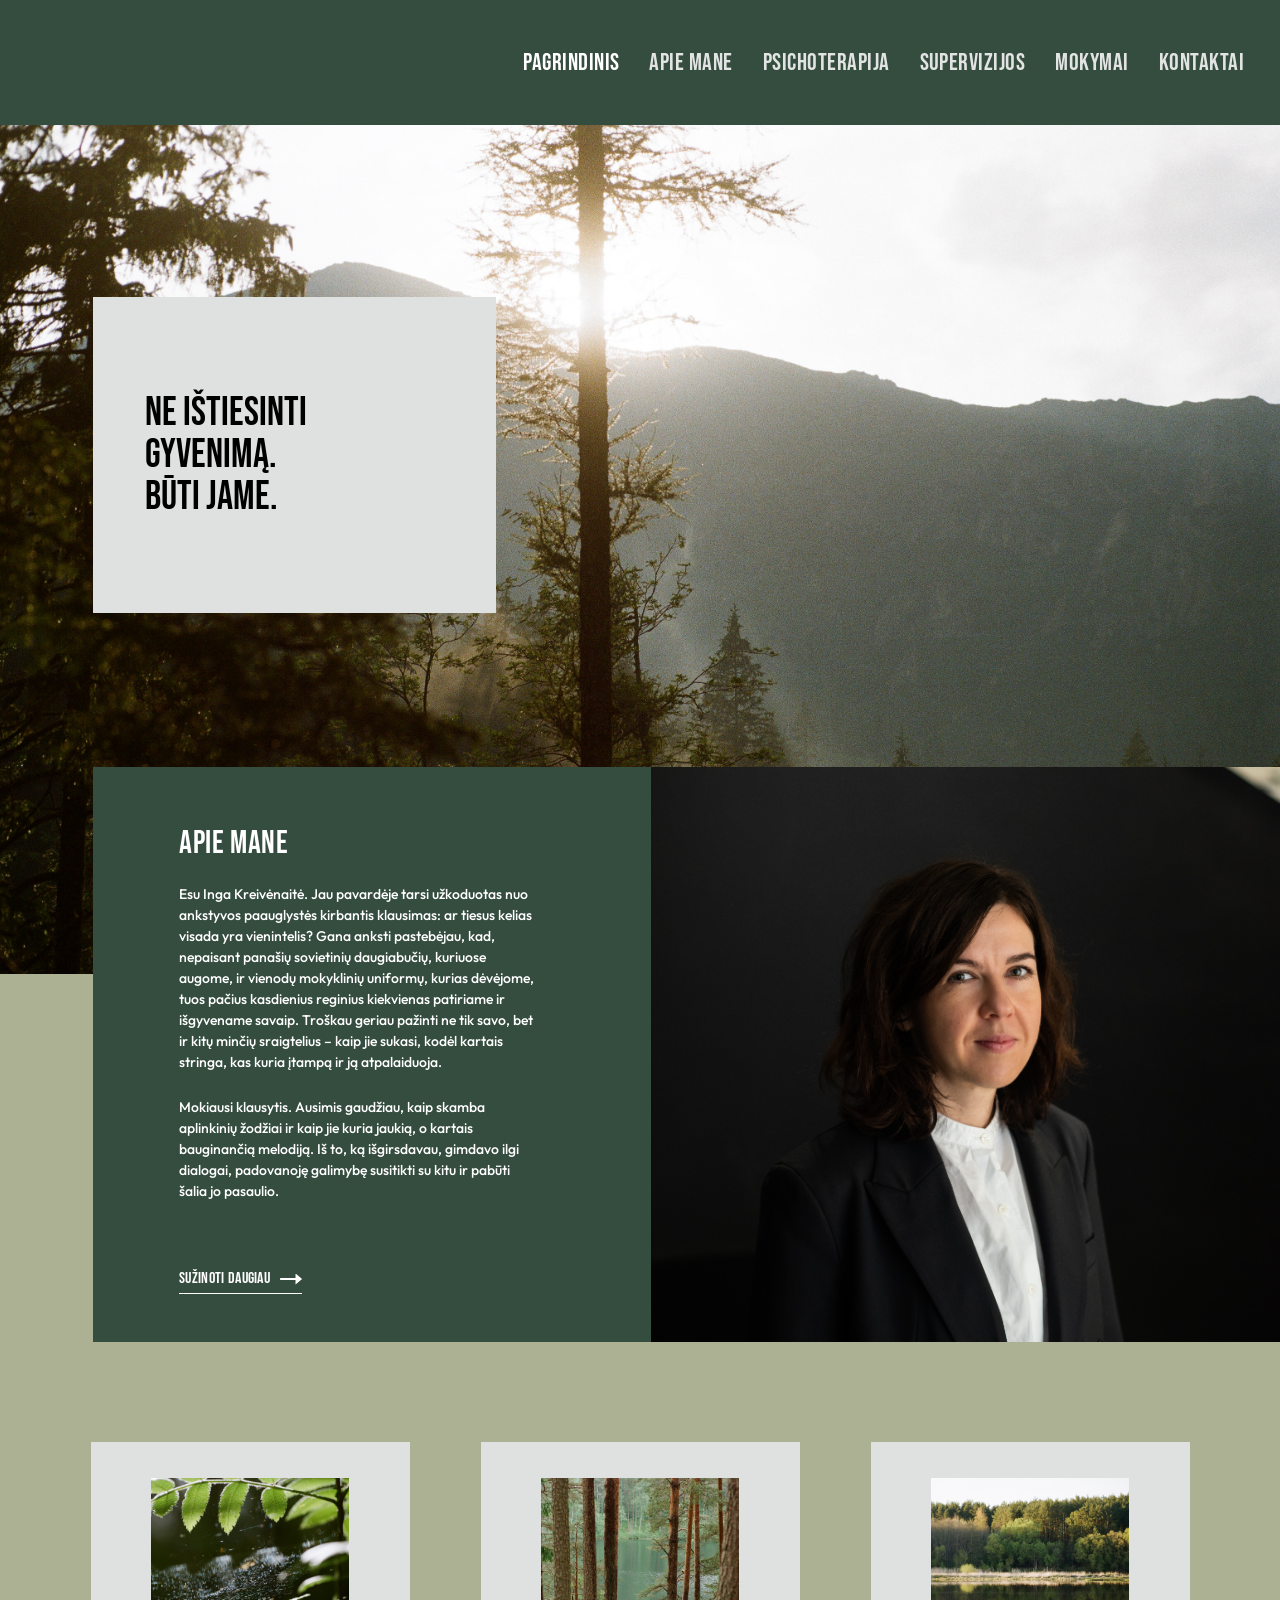
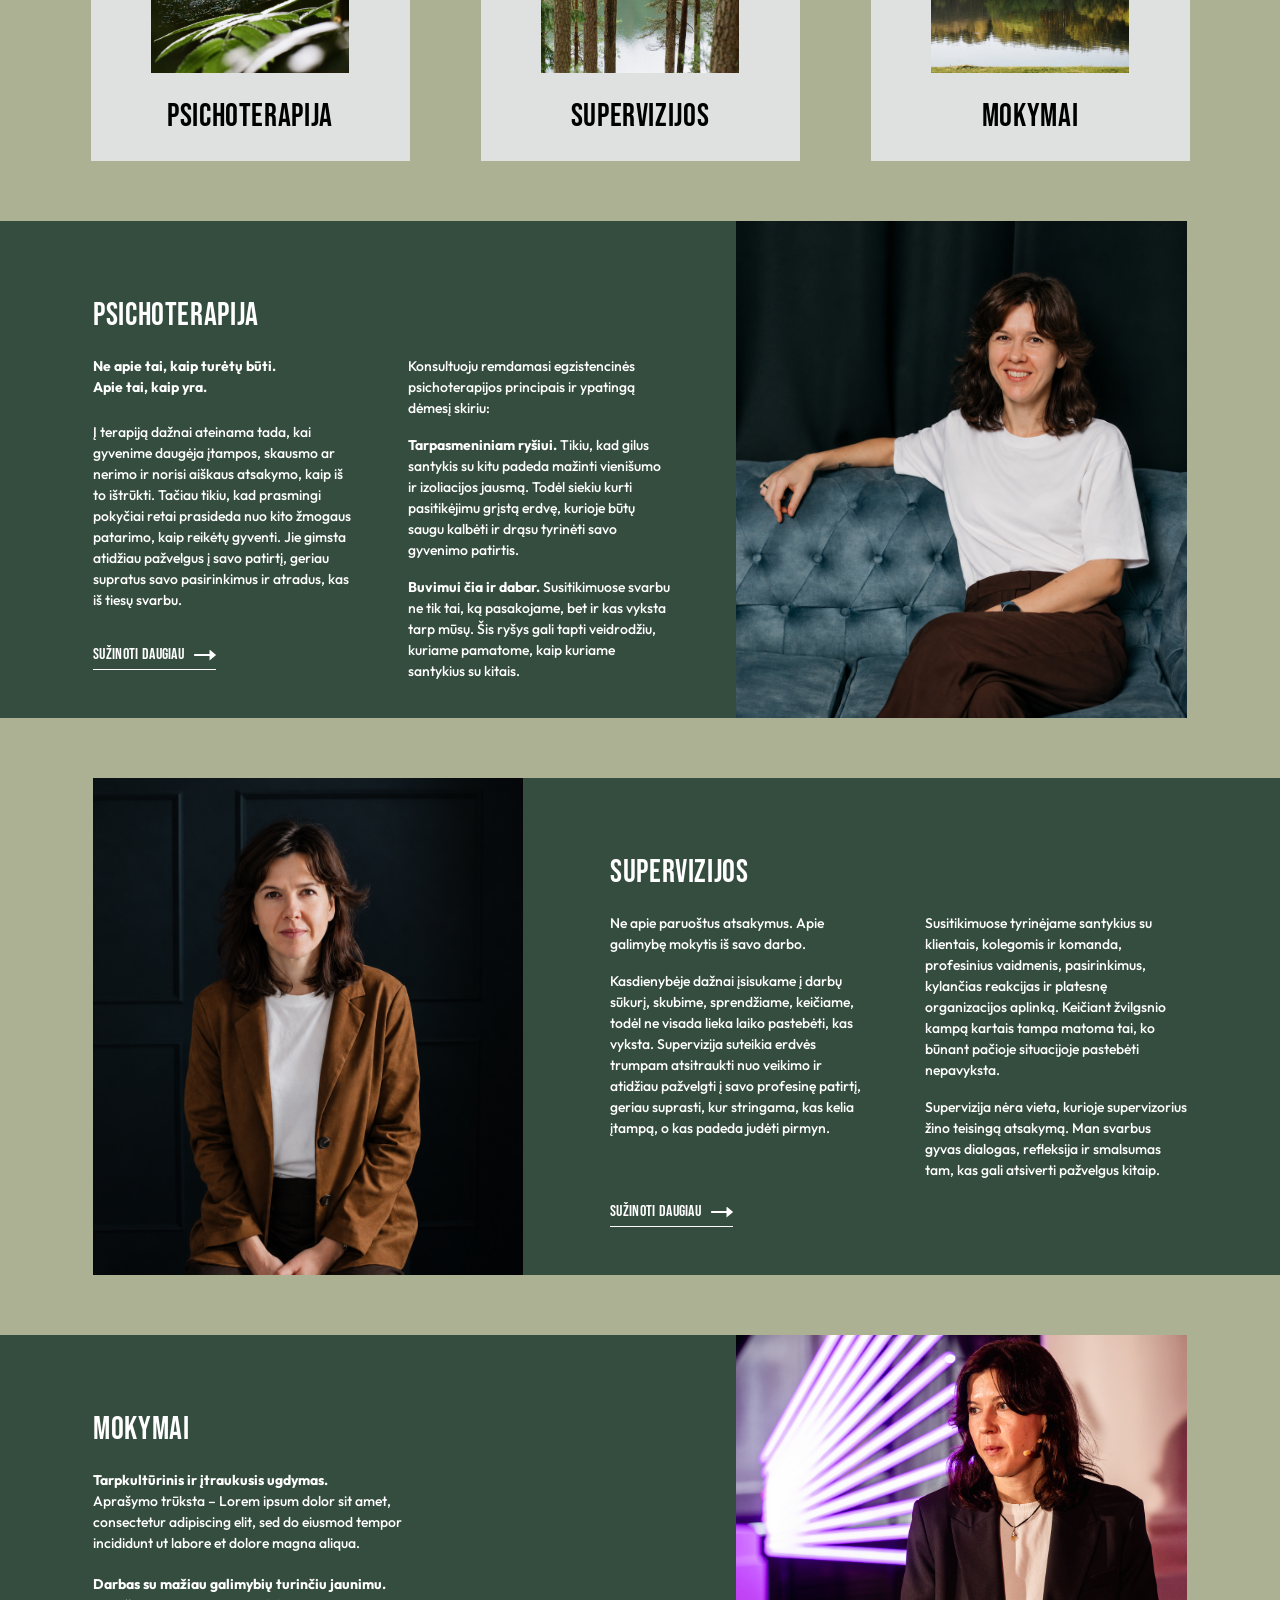
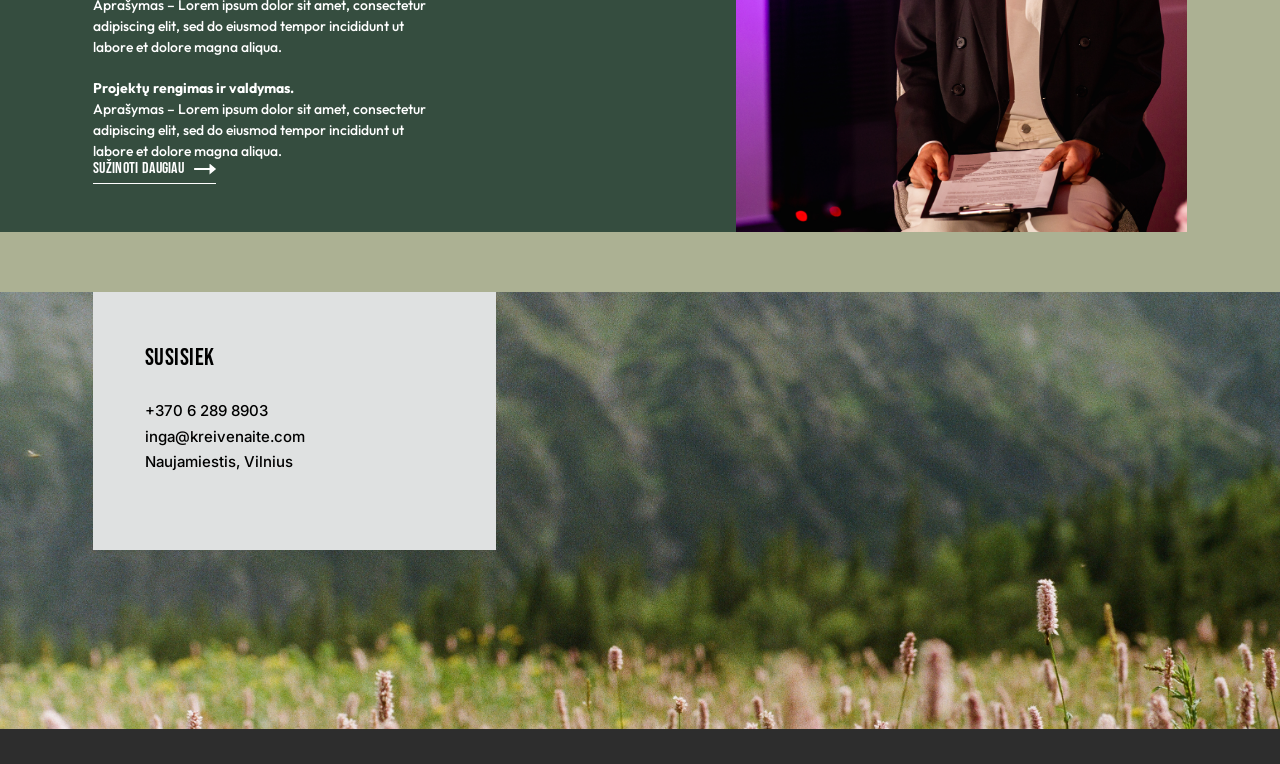
==== index.html @ db140004 "v1 html" ====
<!DOCTYPE html>
<html lang="lt">
<head>
  <meta charset="UTF-8" />
  <meta name="viewport" content="width=device-width, initial-scale=1.0" />
  <title>Inga Kreivėnaitė – Ne ištiesinti gyvenimą. Būti jame.</title>
  <meta name="description" content="Inga Kreivėnaitė – psichoterapija, supervizijos ir mokymai. Naujamiestis, Vilnius." />

  <!-- Fonts: Bebas Neue (headings), Outfit (body), Inter (contact) -->
  <link rel="preconnect" href="https://fonts.googleapis.com" />
  <link rel="preconnect" href="https://fonts.gstatic.com" crossorigin />
  <link href="https://fonts.googleapis.com/css2?family=Bebas+Neue&family=Outfit:wght@400;500;600;700&family=Inter:wght@400;500;600&display=swap" rel="stylesheet" />

  <link rel="stylesheet" href="css/style.css" />
</head>
<body>

  <!-- ============================================================
       WP: header.php  (site header / primary navigation)
       ============================================================ -->
  <header class="site-header">
    <div class="site-header__inner">
      <button class="nav-toggle" aria-label="Atidaryti meniu" aria-expanded="false" aria-controls="primary-nav">
        <span></span><span></span><span></span>
      </button>

      <nav id="primary-nav" class="primary-nav" aria-label="Pagrindinė navigacija">
        <ul>
          <li><a href="#pagrindinis" class="is-active">PAGRINDINIS</a></li>
          <li><a href="#apie-mane">APIE MANE</a></li>
          <li><a href="#psichoterapija">PSICHOTERAPIJA</a></li>
          <li><a href="#supervizijos">SUPERVIZIJOS</a></li>
          <li><a href="#mokymai">MOKYMAI</a></li>
          <li><a href="#kontaktai">KONTAKTAI</a></li>
        </ul>
      </nav>
    </div>
  </header>

  <!-- ============================================================
       WP: front-page.php  (hero)
       ============================================================ -->
  <section id="pagrindinis" class="hero">
    <div class="hero__image" style="background-image: url('assets/images/hero-forest.png');"></div>
    <div class="hero__overlay">
      <h1 class="hero__title">
        Ne ištiesinti gyvenimą.<br />
        Būti jame.
      </h1>
    </div>
  </section>

  <!-- ============================================================
       WP: template-parts/section-about.php
       ============================================================ -->
  <section id="apie-mane" class="about">
    <div class="about__inner">
      <div class="about__text">
        <h2 class="section-title section-title--light">APIE MANE</h2>
        <p>Esu Inga Kreivėnaitė. Jau pavardėje tarsi užkoduotas nuo ankstyvos paauglystės kirbantis klausimas: ar tiesus kelias visada yra vienintelis? Gana anksti pastebėjau, kad, nepaisant panašių sovietinių daugiabučių, kuriuose augome, ir vienodų mokyklinių uniformų, kurias dėvėjome, tuos pačius kasdienius reginius kiekvienas patiriame ir išgyvename savaip. Troškau geriau pažinti ne tik savo, bet ir kitų minčių sraigtelius – kaip jie sukasi, kodėl kartais stringa, kas kuria įtampą ir ją atpalaiduoja.</p>
        <p>Mokiausi klausytis. Ausimis gaudžiau, kaip skamba aplinkinių žodžiai ir kaip jie kuria jaukią, o kartais bauginančią melodiją. Iš to, ką išgirsdavau, gimdavo ilgi dialogai, padovanoję galimybę susitikti su kitu ir pabūti šalia jo pasaulio.</p>
      </div>
      <div class="about__photo">
        <img src="assets/images/inga-portrait.png" alt="Inga Kreivėnaitė portretas" />
      </div>
      <a href="apie-mane.html" class="cta-more">Sužinoti daugiau <span class="cta-more__arrow" aria-hidden="true"></span></a>
    </div>
  </section>

  <!-- ============================================================
       WP: template-parts/section-service-cards.php
       ============================================================ -->
  <section class="service-cards">
    <div class="service-cards__inner">
      <a href="#psichoterapija" class="service-card">
        <div class="service-card__image">
          <img src="assets/images/card-psichoterapija.png" alt="Psichoterapija" />
        </div>
        <h3 class="service-card__label">PSICHOTERAPIJA</h3>
      </a>
      <a href="#supervizijos" class="service-card">
        <div class="service-card__image">
          <img src="assets/images/card-supervizijos.png" alt="Supervizijos" />
        </div>
        <h3 class="service-card__label">SUPERVIZIJOS</h3>
      </a>
      <a href="#mokymai" class="service-card">
        <div class="service-card__image">
          <img src="assets/images/card-mokymai.png" alt="Mokymai" />
        </div>
        <h3 class="service-card__label">MOKYMAI</h3>
      </a>
    </div>
  </section>

  <!-- ============================================================
       WP: template-parts/section-psichoterapija.php
       ============================================================ -->
  <section id="psichoterapija" class="service-detail service-detail--text-left">
    <div class="service-detail__inner">
      <div class="service-detail__content">
        <h2 class="section-title section-title--light">PSICHOTERAPIJA</h2>
        <div class="service-detail__columns">
          <div class="service-detail__col">
            <p class="lead"><strong>Ne apie tai, kaip turėtų būti.</strong><br />Apie tai, kaip yra.</p>
            <p>Į terapiją dažnai ateinama tada, kai gyvenime daugėja įtampos, skausmo ar nerimo ir norisi aiškaus atsakymo, kaip iš to ištrūkti. Tačiau tikiu, kad prasmingi pokyčiai retai prasideda nuo kito žmogaus patarimo, kaip reikėtų gyventi. Jie gimsta atidžiau pažvelgus į savo patirtį, geriau supratus savo pasirinkimus ir atradus, kas iš tiesų svarbu.</p>
          </div>
          <div class="service-detail__col">
            <p>Konsultuoju remdamasi egzistencinės psichoterapijos principais ir ypatingą dėmesį skiriu:</p>
            <p><strong>Tarpasmeniniam ryšiui.</strong> Tikiu, kad gilus santykis su kitu padeda mažinti vienišumo ir izoliacijos jausmą. Todėl siekiu kurti pasitikėjimu grįstą erdvę, kurioje būtų saugu kalbėti ir drąsu tyrinėti savo gyvenimo patirtis.</p>
            <p><strong>Buvimui čia ir dabar.</strong> Susitikimuose svarbu ne tik tai, ką pasakojame, bet ir kas vyksta tarp mūsų. Šis ryšys gali tapti veidrodžiu, kuriame pamatome, kaip kuriame santykius su kitais.</p>
          </div>
        </div>
      </div>
      <div class="service-detail__photo">
        <img src="assets/images/psichoterapija-sofa.png" alt="Psichoterapijos sesija" />
      </div>
    </div>
    <a href="psichoterapija.html" class="cta-more">Sužinoti daugiau <span class="cta-more__arrow" aria-hidden="true"></span></a>
  </section>

  <!-- ============================================================
       WP: template-parts/section-supervizijos.php
       ============================================================ -->
  <section id="supervizijos" class="service-detail service-detail--image-left">
    <div class="service-detail__inner service-detail__inner--reverse">
      <div class="service-detail__content">
        <h2 class="section-title section-title--light">SUPERVIZIJOS</h2>
        <div class="service-detail__columns">
          <div class="service-detail__col">
            <p>Ne apie paruoštus atsakymus. Apie galimybę mokytis iš savo darbo.</p>
            <p>Kasdienybėje dažnai įsisukame į darbų sūkurį, skubime, sprendžiame, keičiame, todėl ne visada lieka laiko pastebėti, kas vyksta. Supervizija suteikia erdvės trumpam atsitraukti nuo veikimo ir atidžiau pažvelgti į savo profesinę patirtį, geriau suprasti, kur stringama, kas kelia įtampą, o kas padeda judėti pirmyn.</p>
          </div>
          <div class="service-detail__col">
            <p>Susitikimuose tyrinėjame santykius su klientais, kolegomis ir komanda, profesinius vaidmenis, pasirinkimus, kylančias reakcijas ir platesnę organizacijos aplinką. Keičiant žvilgsnio kampą kartais tampa matoma tai, ko būnant pačioje situacijoje pastebėti nepavyksta.</p>
            <p>Supervizija nėra vieta, kurioje supervizorius žino teisingą atsakymą. Man svarbus gyvas dialogas, refleksija ir smalsumas tam, kas gali atsiverti pažvelgus kitaip.</p>
          </div>
        </div>
      </div>
      <div class="service-detail__photo">
        <img src="assets/images/supervizijos-portrait.png" alt="Supervizijos sesija" />
      </div>
    </div>
    <a href="supervizijos.html" class="cta-more">Sužinoti daugiau <span class="cta-more__arrow" aria-hidden="true"></span></a>
  </section>

  <!-- ============================================================
       WP: template-parts/section-mokymai.php
       ============================================================ -->
  <section id="mokymai" class="service-detail service-detail--text-left">
    <div class="service-detail__inner">
      <div class="service-detail__content">
        <h2 class="section-title section-title--light">MOKYMAI</h2>
        <div class="service-detail__list">
          <p><strong>Tarpkultūrinis ir įtraukusis ugdymas.</strong><br />Aprašymo trūksta – Lorem ipsum dolor sit amet, consectetur adipiscing elit, sed do eiusmod tempor incididunt ut labore et dolore magna aliqua.</p>
          <p><strong>Darbas su mažiau galimybių turinčiu jaunimu.</strong><br />Aprašymas – Lorem ipsum dolor sit amet, consectetur adipiscing elit, sed do eiusmod tempor incididunt ut labore et dolore magna aliqua.</p>
          <p><strong>Projektų rengimas ir valdymas.</strong><br />Aprašymas – Lorem ipsum dolor sit amet, consectetur adipiscing elit, sed do eiusmod tempor incididunt ut labore et dolore magna aliqua.</p>
        </div>
      </div>
      <div class="service-detail__photo">
        <img src="assets/images/mokymai-podium.png" alt="Mokymai" />
      </div>
    </div>
    <a href="mokymai.html" class="cta-more">Sužinoti daugiau <span class="cta-more__arrow" aria-hidden="true"></span></a>
  </section>

  <!-- ============================================================
       WP: footer.php  (contact + footer image + bottom bar)
       ============================================================ -->
  <footer id="kontaktai" class="site-footer">
    <div class="site-footer__image" style="background-image: url('assets/images/footer-flowers.png');"></div>
    <div class="site-footer__overlay">
      <h2 class="section-title section-title--dark">SUSISIEK</h2>
      <ul class="contact-list">
        <li><a href="tel:+37062898903">+370 6 289 8903</a></li>
        <li><a href="mailto:inga@kreivenaite.com">inga@kreivenaite.com</a></li>
        <li>Naujamiestis, Vilnius</li>
      </ul>
    </div>
    <div class="site-footer__bottom"></div>
  </footer>

  <script src="js/main.js" defer></script>

</body>
</html>
---- css/style.css ----
/* =================================================================
   Inga Kreivėnaitė – front-end styles
   Structured to map cleanly onto a future WordPress theme:
     - Design tokens (CSS custom properties) → future WP theme.json
     - Section class names mirror WP template-part names
   ================================================================= */

/* ---------- Design tokens ---------- */
:root {
  /* Colors */
  --color-green-dark: #354d3f;   /* nav, section backgrounds, about box */
  --color-olive: #acb193;        /* page background */
  --color-grey-light: #dfe1e1;   /* overlay boxes, service cards */
  --color-footer-bottom: #2d2d2d;
  --color-text-dark: #000000;
  --color-text-light: #ffffff;

  /* Fonts */
  --font-head: "Bebas Neue", "Arial Narrow", sans-serif;
  --font-body: "Outfit", system-ui, sans-serif;
  --font-contact: "Inter", system-ui, sans-serif;

  /* Layout */
  --page-width: 1280px;
  /* Shared left edge for: hero slogan box, about container,
     psichoterapija/mokymai text, supervizijos image container */
  --content-align: 93px;
  --cta-bottom: 48px;
}

/* ---------- Reset / base ---------- */
*,
*::before,
*::after { box-sizing: border-box; }

html { scroll-behavior: smooth; }

body {
  margin: 0;
  background-color: var(--color-olive);
  color: var(--color-text-dark);
  font-family: var(--font-body);
  font-weight: 500;
  line-height: 1.4;
  -webkit-font-smoothing: antialiased;
}

img { max-width: 100%; display: block; }
a { color: inherit; text-decoration: none; }
ul { list-style: none; margin: 0; padding: 0; }

/* Centered / constrained content (not full-bleed) */
.page,
.site-header__inner,
.service-cards__inner {
  width: 100%;
  max-width: var(--page-width);
  margin-left: auto;
  margin-right: auto;
}

/* ---------- Shared bits ---------- */
.section-title {
  font-family: var(--font-head);
  font-weight: 400;
  font-size: 32px;
  line-height: 1;
  letter-spacing: 0.02em;
  margin: 0 0 24px;
}
.section-title--light { color: var(--color-text-light); }
.section-title--dark  { color: var(--color-text-dark); }

/* ---------- CTA button: fixed at bottom of each content section ---------- */
.cta-more {
  position: absolute;
  bottom: var(--cta-bottom);
  left: var(--content-align);
  z-index: 3;
  display: inline-flex;
  align-items: center;
  gap: 10px;
  font-family: var(--font-head);
  font-size: 16px;
  letter-spacing: 0.02em;
  line-height: 1;
  color: var(--color-text-light);
  border-bottom: 1px solid currentColor;
  padding: 0 0 6px;
  transition: opacity 0.2s ease;
}
.cta-more:hover { opacity: 0.7; }
.cta-more__arrow {
  display: block;
  width: 22px;
  height: 11px;
  background: currentColor;
  clip-path: polygon(0 40%, 70% 40%, 70% 0, 100% 50%, 70% 100%, 70% 60%, 0 60%);
}

/* ---------- Site header / nav ---------- */
.site-header {
  background-color: var(--color-green-dark);
  position: sticky;
  top: 0;
  z-index: 100;
}
.site-header__inner {
  display: flex;
  align-items: center;
  justify-content: flex-end;
  height: 125px;
  padding: 0 36px 0 32px;
}
.primary-nav ul {
  display: flex;
  align-items: center;
  gap: 30px;
}
.primary-nav a {
  font-family: var(--font-head);
  font-size: 24px;
  letter-spacing: 0.02em;
  color: var(--color-text-light);
  opacity: 0.85;
  transition: opacity 0.2s ease;
}
.primary-nav a:hover,
.primary-nav a.is-active { opacity: 1; }

.nav-toggle {
  display: none;
  flex-direction: column;
  gap: 5px;
  background: none;
  border: 0;
  cursor: pointer;
  padding: 8px;
}
.nav-toggle span {
  width: 26px;
  height: 2px;
  background: var(--color-text-light);
  transition: transform 0.25s ease, opacity 0.25s ease;
}

/* ---------- Hero (full-bleed) ---------- */
.hero {
  position: relative;
  width: 100%;
  max-width: none;
  height: 849px;
  overflow: hidden;
}
.hero__image {
  position: absolute;
  inset: 0;
  background-size: cover;
  background-position: center;
}
.hero__overlay {
  position: absolute;
  left: var(--content-align);
  top: 172px;
  width: 403px;
  height: 316px;
  background-color: var(--color-grey-light);
  display: flex;
  align-items: center;
  padding: 0 52px;
}
.hero__title {
  font-family: var(--font-head);
  font-weight: 400;
  color: var(--color-text-dark);
  margin: 0;
  line-height: 1.05;
  font-size: 40px;
}
.hero__title br + * { font-size: 48px; }

/* ---------- About (Apie mane) ----------
   Pattern A: gap on LEFT, container flush RIGHT */
.about {
  position: relative;
  margin-top: -207px; /* overlap hero bottom */
  z-index: 2;
}
.about__inner {
  position: relative;
  display: flex;
  background-color: var(--color-green-dark);
  height: 575px;
  margin-left: var(--content-align);
  margin-right: 0;
  width: calc(100% - var(--content-align));
  max-width: none;
}
.about__text {
  flex: 0 0 558px;
  padding: 61px 86px 72px;
  color: var(--color-text-light);
}
.about__text p {
  font-size: 14px;
  line-height: 1.5;
  margin: 0 0 24px;
  max-width: 361px;
}
/* CTA inside about box → inset to match text start */
.about__inner > .cta-more {
  left: 86px;
}
.about__photo {
  flex: 1;
  min-width: 0;
  overflow: hidden;
  position: relative;
}
/* Figma crop: image scaled to 163.89% height, shifted up by 43.35% */
.about__photo img {
  position: absolute;
  left: 0;
  top: -43.35%;
  width: 100%;
  height: 163.89%;
  max-width: none;
  object-fit: cover;
  object-position: center top;
}

/* ---------- Service cards grid ---------- */
.service-cards {
  padding: 100px 0 0;
}
.service-cards__inner {
  display: flex;
  justify-content: center;
  gap: 71px;
  padding: 0 90px;
}
.service-card {
  width: 319px;
  height: 319px; /* nearer to square than the taller 379 Figma frame */
  background-color: var(--color-grey-light);
  display: flex;
  flex-direction: column;
  align-items: center;
  justify-content: center;
  gap: 28px;
  padding: 36px 24px 28px;
  transition: transform 0.2s ease;
}
.service-card:hover { transform: translateY(-4px); }
.service-card__image {
  width: 198px;
  height: 198px; /* square crop matching the visual in Figma */
  overflow: hidden;
}
.service-card__image img {
  width: 100%;
  height: 100%;
  object-fit: cover;
  object-position: center;
}
.service-card__label {
  font-family: var(--font-head);
  font-weight: 400;
  font-size: 32px;
  letter-spacing: 0.02em;
  margin: 0;
  padding: 0;
  text-align: center;
  line-height: 1;
}

/* ---------- Detailed service sections ----------
   Alternating full-bleed:
   A (image-left / about): gap LEFT, flush RIGHT
   B (text-left):          flush LEFT, gap RIGHT */
.service-detail {
  position: relative;
  margin-top: 60px;
  width: calc(100% - var(--content-align));
  max-width: none;
  height: 497px;
  background-color: var(--color-green-dark);
  color: var(--color-text-light);
}
/* Pattern B – Psichoterapija, Mokymai */
.service-detail--text-left {
  margin-left: 0;
  margin-right: var(--content-align);
}
/* Pattern A – Supervizijos (same as Apie mane) */
.service-detail--image-left {
  margin-left: var(--content-align);
  margin-right: 0;
}

.service-detail__inner {
  display: flex;
  height: 100%;
  width: 100%;
  max-width: none;
  margin: 0;
}
.service-detail__inner--reverse { flex-direction: row-reverse; }

.service-detail__content {
  flex: 1;
  padding: 79px 40px 80px var(--content-align);
  min-width: 0;
}
/* Supervizijos: text after photo, keep gutter from image */
.service-detail--image-left .service-detail__content {
  padding: 79px 83px 80px 87px;
}
/* CTA under text column on Supervizijos */
.service-detail--image-left > .cta-more {
  left: calc(430px + 87px);
}

.service-detail__photo {
  flex: 0 0 38%;
  max-width: 520px;
  min-width: 320px;
  overflow: hidden;
  position: relative;
}
.service-detail--image-left .service-detail__photo {
  flex: 0 0 430px;
  max-width: 430px;
}
.service-detail__photo img {
  position: absolute;
  inset: 0;
  width: 100%;
  height: 100%;
  object-fit: cover;
  object-position: center;
}
.service-detail--image-left .service-detail__photo img {
  top: -9.85%;
  height: 129.78%;
  max-width: none;
}

.service-detail__columns {
  display: flex;
  gap: 53px;
  max-width: 577px;
}
.service-detail__col {
  flex: 0 0 262px;
}
.service-detail__col p,
.service-detail__list p {
  font-size: 14px;
  line-height: 1.5;
  margin: 0 0 16px;
}
.service-detail__col .lead {
  font-weight: 700;
  margin-bottom: 24px;
}
.service-detail__col strong { font-weight: 700; }

.service-detail__list {
  max-width: 353px;
}
.service-detail__list p { margin-bottom: 20px; }
.service-detail__list strong { font-weight: 700; }

/* ---------- Footer / contact ---------- */
.site-footer {
  position: relative;
  width: 100%;
  max-width: none;
  margin: 60px 0 0;
  height: 472px; /* 437 image + 35 bottom bar */
}
.site-footer__image {
  position: absolute;
  inset: 0 0 35px 0;
  background-size: cover;
  background-position: center;
}
.site-footer__overlay {
  position: absolute;
  left: var(--content-align);
  top: 0;
  width: 403px;
  height: 258px;
  background-color: var(--color-grey-light);
  padding: 54px 52px 0;
  color: var(--color-text-dark);
  z-index: 2;
}
.site-footer__overlay .section-title {
  font-size: 24px;
  margin-bottom: 28px;
}
.contact-list { font-family: var(--font-contact); }
.contact-list li {
  font-size: 15px;
  font-weight: 500;
  line-height: 1.7;
}
.contact-list a:hover { text-decoration: underline; }
.site-footer__bottom {
  position: absolute;
  left: 0;
  bottom: 0;
  width: 100%;
  height: 35px;
  background-color: var(--color-footer-bottom);
}

/* =================================================================
   Responsive – scale the fixed 1280px design down on smaller screens
   ================================================================= */
@media (max-width: 1280px) {
  .site-header__inner,
  .hero,
  .service-cards__inner {
    margin-left: 0;
    margin-right: 0;
  }
}

@media (max-width: 1024px) {
  .primary-nav ul { gap: 22px; }
  .primary-nav a { font-size: 20px; }

  .hero { height: 620px; }
  .hero__overlay { left: 48px; top: 120px; width: 320px; height: 250px; padding: 0 36px; }
  .hero__title { font-size: 32px; }
  .hero__title br + * { font-size: 38px; }

  .about { margin-top: -140px; }
  .about__inner {
    height: auto;
    flex-direction: column;
    margin-left: 32px;
    margin-right: 0;
    width: calc(100% - 32px);
  }
  .about__text { flex: none; padding: 48px 32px 72px; }
  .about__photo { flex: none; width: 100%; height: 420px; }
  .about__photo img { top: -30%; height: 160%; }
  .about__inner > .cta-more { left: 32px; }

  .service-cards__inner { flex-wrap: wrap; gap: 32px; padding: 0 32px; }
  .service-card { width: 100%; max-width: 319px; height: 319px; margin: 0 auto; }

  .service-detail {
    width: calc(100% - 32px);
    height: auto;
    margin-top: 32px;
  }
  .service-detail--text-left {
    margin-left: 0;
    margin-right: 32px;
  }
  .service-detail--image-left {
    margin-left: 32px;
    margin-right: 0;
  }
  .service-detail__inner { flex-direction: column !important; }
  .service-detail__content,
  .service-detail--image-left .service-detail__content {
    padding: 48px 32px 80px;
  }
  .service-detail__columns { flex-direction: column; gap: 24px; max-width: 100%; }
  .service-detail__col { flex: none; }
  .service-detail__photo,
  .service-detail--image-left .service-detail__photo {
    flex: none;
    max-width: none;
    min-width: 0;
    height: 320px;
    width: 100%;
  }
  .service-detail--image-left .service-detail__photo img {
    top: 0;
    height: 100%;
  }
  .service-detail > .cta-more,
  .service-detail--image-left > .cta-more {
    left: 32px;
  }

  .site-footer { height: auto; }
  .site-footer__image { position: relative; height: 320px; }
  .site-footer__overlay { position: relative; left: 0; top: 0; width: 100%; padding: 48px 32px; }
  .site-footer__bottom { position: relative; }
}

@media (max-width: 640px) {
  .site-header__inner {
    height: 80px;
    padding: 0 20px;
    justify-content: flex-end;
  }

  .nav-toggle { display: flex; }
  .primary-nav {
    position: fixed;
    inset: 80px 0 auto 0;
    background: var(--color-green-dark);
    padding: 24px 32px;
    transform: translateY(-120%);
    transition: transform 0.3s ease;
    z-index: 99;
  }
  .primary-nav.is-open { transform: translateY(0); }
  .primary-nav ul { flex-direction: column; align-items: flex-start; gap: 18px; }
  .primary-nav a { font-size: 22px; }

  .hero { height: 460px; }
  .hero__overlay { left: 24px; right: 24px; top: 80px; width: auto; height: 200px; padding: 0 28px; }
  .hero__title { font-size: 26px; }
  .hero__title br + * { font-size: 30px; }

  .about { margin-top: -80px; }
  .about__inner {
    margin-left: 16px;
    width: calc(100% - 16px);
  }
  .about__text { padding: 36px 24px 72px; }
  .about__photo { height: 340px; }
  .about__inner > .cta-more { left: 24px; }

  .service-cards { padding-top: 60px; }
  .service-cards__inner { padding: 0 16px; gap: 24px; }

  .service-detail { width: calc(100% - 16px); }
  .service-detail--text-left { margin-right: 16px; }
  .service-detail--image-left { margin-left: 16px; }
  .service-detail__content,
  .service-detail--image-left .service-detail__content {
    padding: 36px 24px 72px;
  }
  .service-detail > .cta-more,
  .service-detail--image-left > .cta-more {
    left: 24px;
  }
  .site-footer__overlay { padding: 36px 24px; }
}
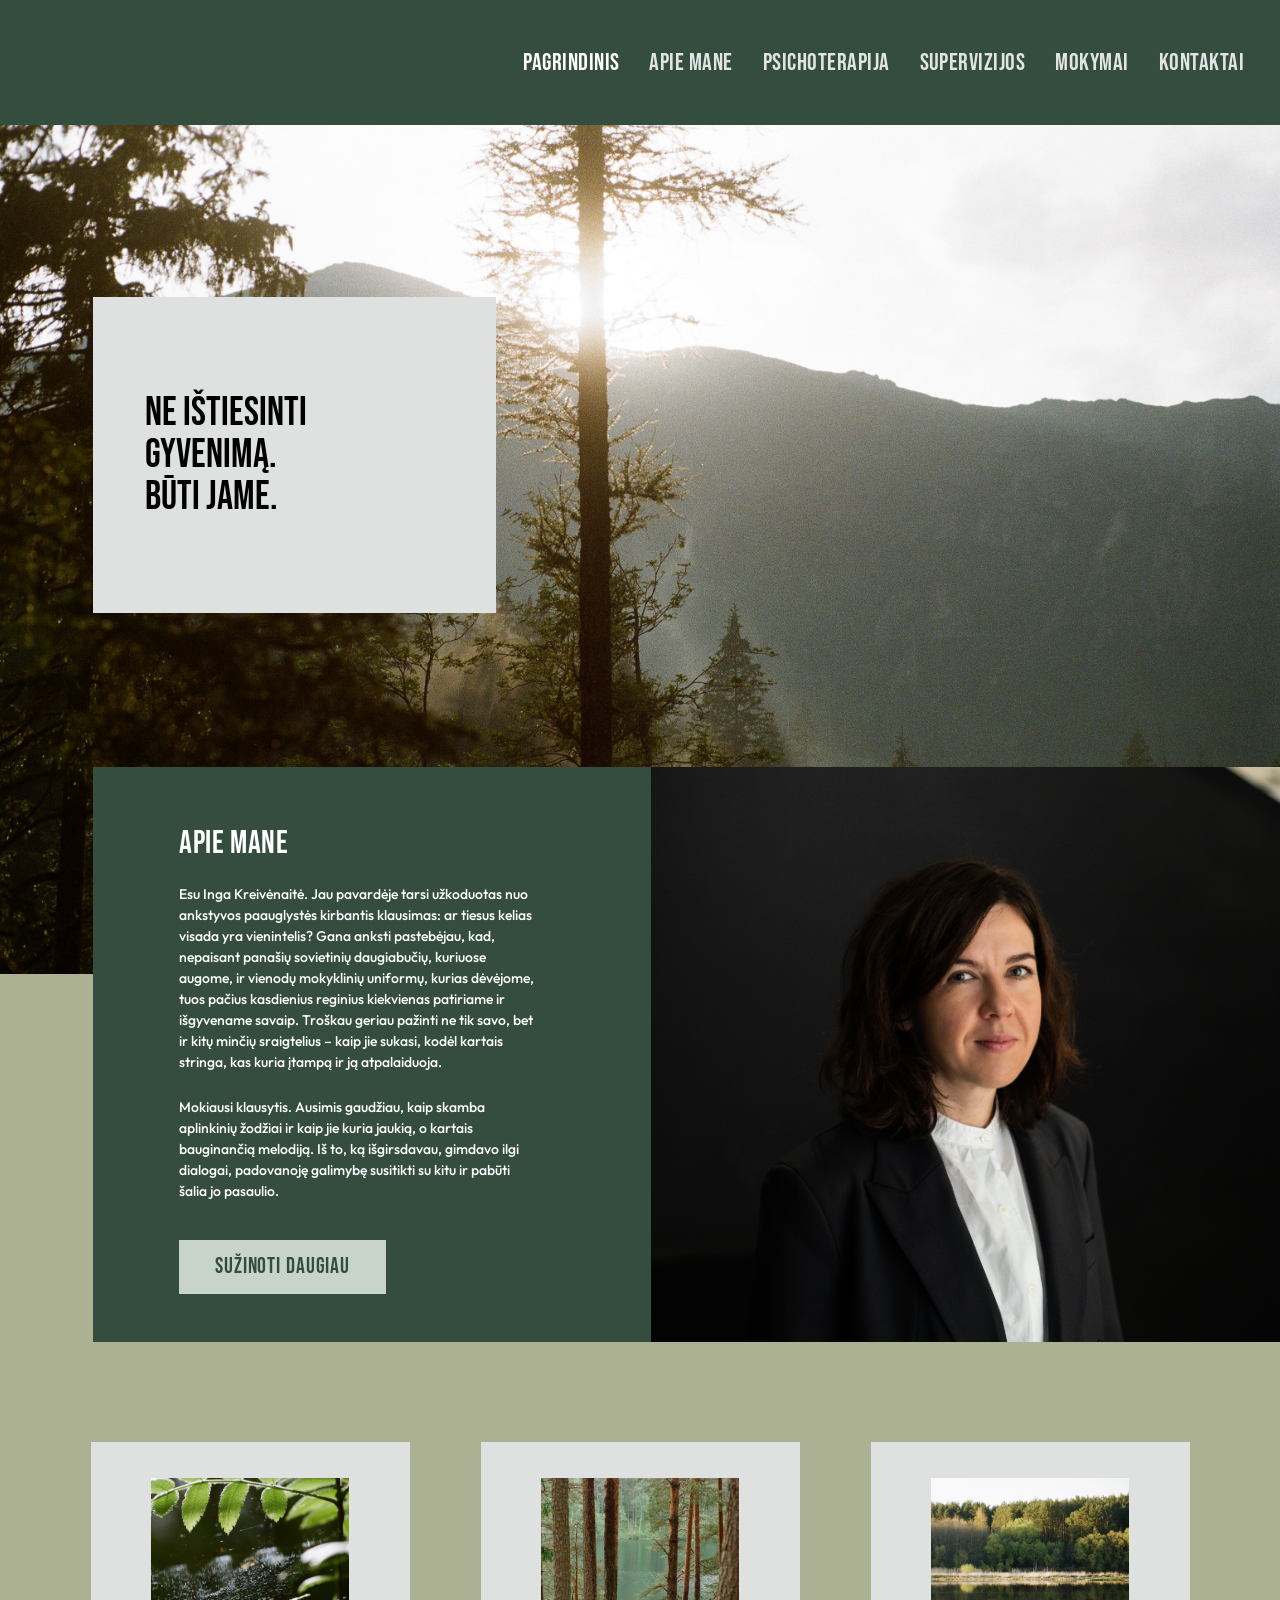
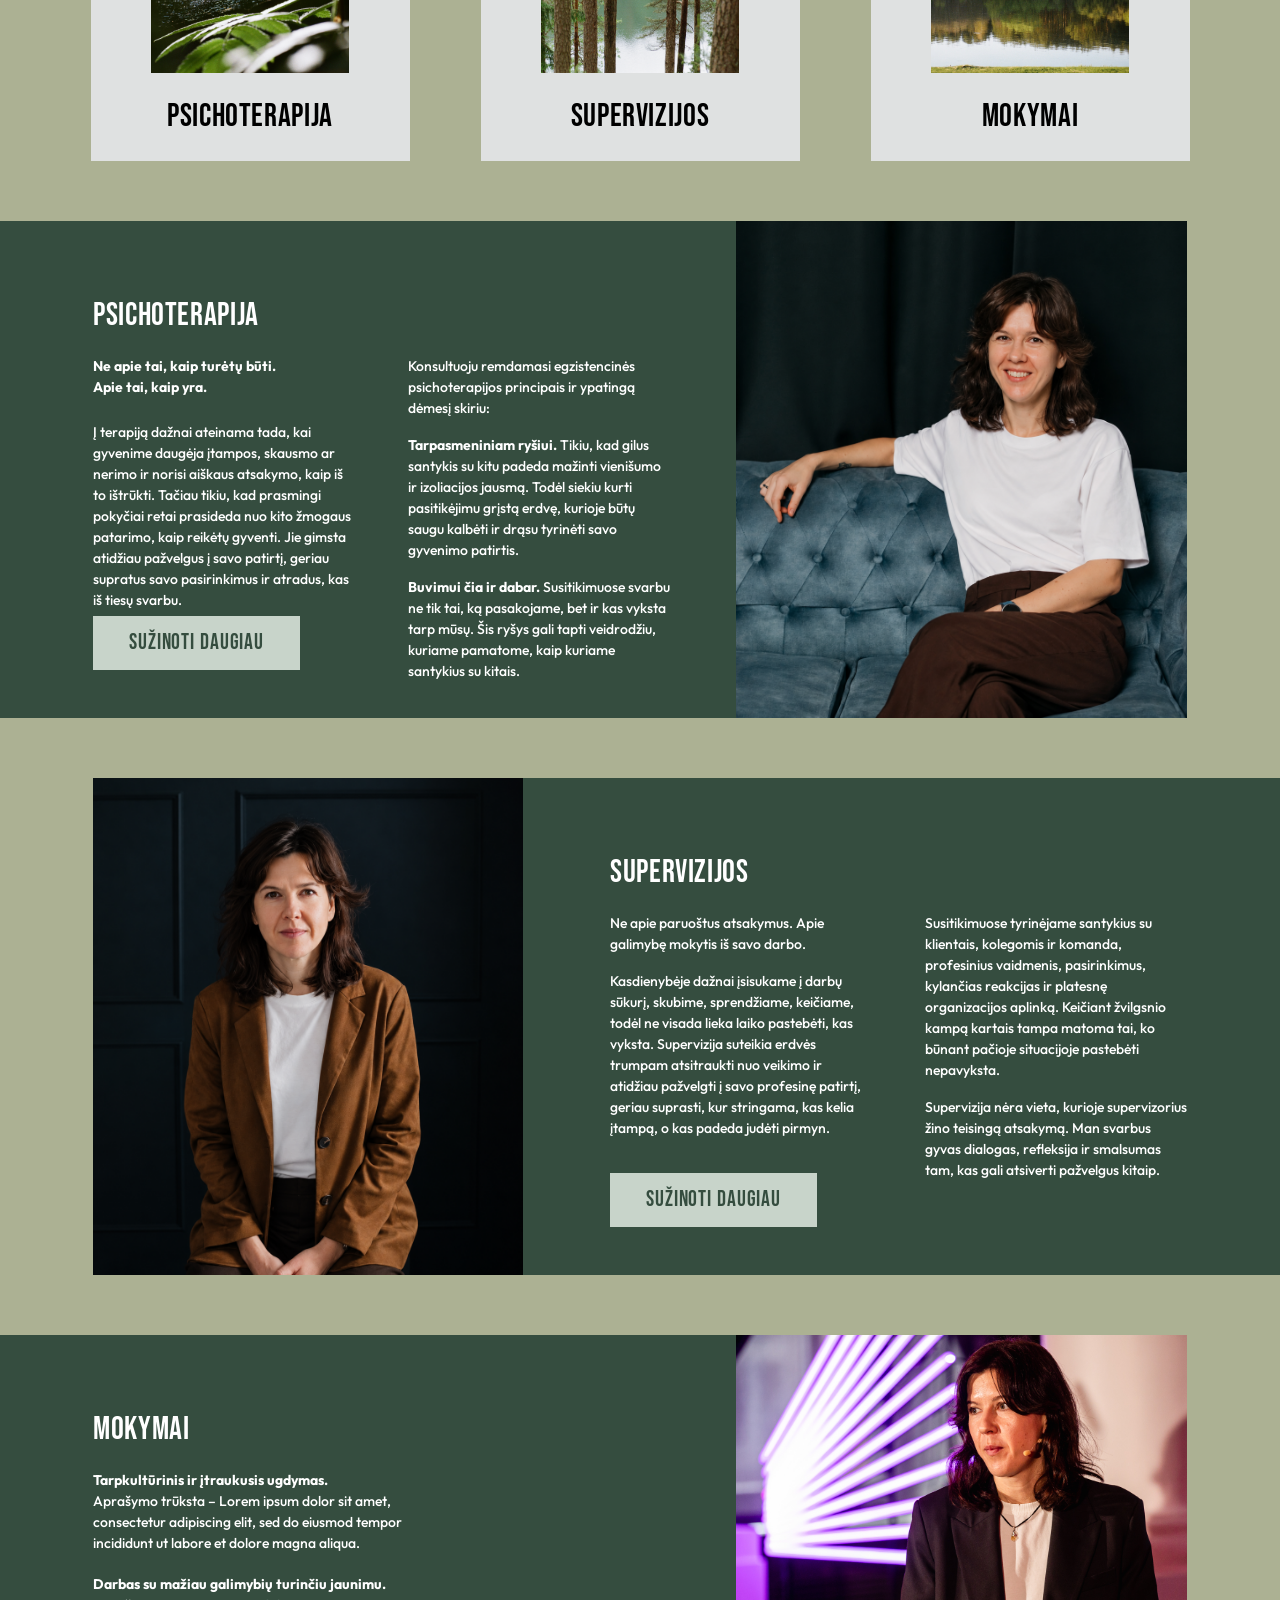
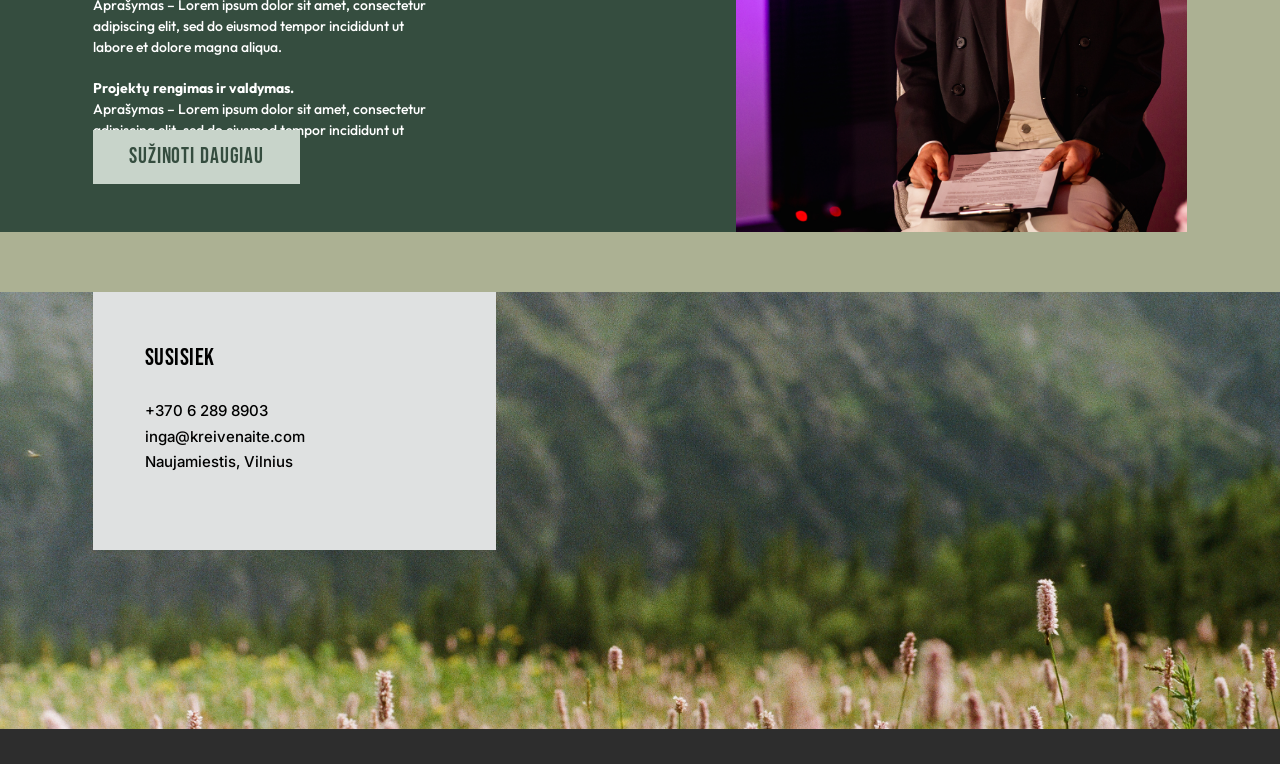
==== commit 8b1cf45a: "v2" ====
--- a/index.html
+++ b/index.html
@@ -63,7 +63,7 @@
       <div class="about__photo">
         <img src="assets/images/inga-portrait.png" alt="Inga Kreivėnaitė portretas" />
       </div>
-      <a href="apie-mane.html" class="cta-more">Sužinoti daugiau <span class="cta-more__arrow" aria-hidden="true"></span></a>
+      <a href="apie-mane.html" class="cta-more">Sužinoti daugiau</a>
     </div>
   </section>
 
@@ -116,7 +116,7 @@
         <img src="assets/images/psichoterapija-sofa.png" alt="Psichoterapijos sesija" />
       </div>
     </div>
-    <a href="psichoterapija.html" class="cta-more">Sužinoti daugiau <span class="cta-more__arrow" aria-hidden="true"></span></a>
+    <a href="psichoterapija.html" class="cta-more">Sužinoti daugiau</a>
   </section>
 
   <!-- ============================================================
@@ -141,7 +141,7 @@
         <img src="assets/images/supervizijos-portrait.png" alt="Supervizijos sesija" />
       </div>
     </div>
-    <a href="supervizijos.html" class="cta-more">Sužinoti daugiau <span class="cta-more__arrow" aria-hidden="true"></span></a>
+    <a href="supervizijos.html" class="cta-more">Sužinoti daugiau</a>
   </section>
 
   <!-- ============================================================
@@ -161,7 +161,7 @@
         <img src="assets/images/mokymai-podium.png" alt="Mokymai" />
       </div>
     </div>
-    <a href="mokymai.html" class="cta-more">Sužinoti daugiau <span class="cta-more__arrow" aria-hidden="true"></span></a>
+    <a href="mokymai.html" class="cta-more">Sužinoti daugiau</a>
   </section>
 
   <!-- ============================================================
--- a/css/style.css
+++ b/css/style.css
@@ -79,17 +79,20 @@
   z-index: 3;
   display: inline-flex;
   align-items: center;
-  gap: 10px;
+  justify-content: center;
   font-family: var(--font-head);
-  font-size: 16px;
-  letter-spacing: 0.02em;
+  font-size: 22px;
+  letter-spacing: 0.04em;
   line-height: 1;
-  color: var(--color-text-light);
-  border-bottom: 1px solid currentColor;
-  padding: 0 0 6px;
-  transition: opacity 0.2s ease;
-}
-.cta-more:hover { opacity: 0.7; }
+  text-align: center;
+  color: var(--color-green-dark);
+  background-color: #c8d4ca;
+  border: none;
+  border-radius: 0;
+  padding: 16px 36px;
+  transition: background-color 0.2s ease;
+}
+.cta-more:hover { background-color: #d4ded6; }
 .cta-more__arrow {
   display: block;
   width: 22px;
@@ -418,6 +421,124 @@
 }
 
 /* =================================================================
+   Content page (apie-mane, psichoterapija, supervizijos, mokymai)
+   Reusable template — only text and images change between pages.
+   ================================================================= */
+
+.content-page {
+  position: relative;
+  width: 100%;
+  max-width: none;
+}
+
+/* Page title */
+.content-page__title {
+  font-family: var(--font-head);
+  font-weight: 400;
+  font-size: 32px;
+  letter-spacing: 0.02em;
+  color: var(--color-green-dark);
+  margin: 106px 0 0 var(--content-align);
+  line-height: 1;
+}
+
+/* Horizontal divider between blocks — thin, starts at --content-align */
+.content-divider {
+  border: 0;
+  border-top: 1px solid var(--color-green-dark);
+  margin: 0 0 0 var(--content-align);
+  width: calc(100% - var(--content-align));
+  max-width: 1050px;
+}
+
+/* Bio block: alternating text/image with offset green box behind image.
+   All blocks start at --content-align from the left (shared vertical line). */
+.bio-block {
+  display: flex;
+  align-items: flex-start;
+  gap: 129px;
+  padding: 80px 0 80px var(--content-align);
+  max-width: 1280px;
+  margin: 0 auto;
+}
+/* image-left variant: image still starts at --content-align, text follows */
+.bio-block--image-left { flex-direction: row; }
+
+.bio-block__text {
+  flex: 0 0 482px;
+  color: var(--color-green-dark);
+  font-size: 15px;
+  line-height: 26px;
+  font-weight: 500;
+}
+.bio-block__text p { margin: 0 0 26px; }
+.bio-block__text p:last-child { margin-bottom: 0; }
+.bio-block__text strong { font-weight: 700; }
+
+/* Image with offset dark-green box behind it */
+.bio-block__image {
+  position: relative;
+  flex: 0 0 455px;
+  height: 598px;
+}
+.bio-block__image img {
+  position: relative;
+  width: 100%;
+  height: 100%;
+  object-fit: cover;
+  object-position: center;
+  z-index: 2;
+}
+/* The green box — offset behind the image */
+.bio-block__image::before {
+  content: "";
+  position: absolute;
+  background-color: var(--color-green-dark);
+  z-index: 1;
+}
+/* Image right → box offset top-left */
+.bio-block--image-right .bio-block__image::before {
+  top: -72px;
+  left: -72px;
+  width: 389px;
+  height: 572px;
+}
+/* Image left → box offset bottom-right */
+.bio-block--image-left .bio-block__image::before {
+  bottom: -72px;
+  right: -72px;
+  width: 365px;
+  height: 537px;
+}
+
+/* Education / qualifications list */
+.qualifications {
+  display: flex;
+  align-items: flex-start;
+  gap: 80px;
+  padding: 80px 0 80px var(--content-align);
+  max-width: 1280px;
+  margin: 0 auto;
+}
+.qualifications__list {
+  flex: 0 0 803px;
+  color: var(--color-green-dark);
+  font-size: 15px;
+  line-height: 26px;
+  font-weight: 600;
+}
+.qualifications__list p { margin: 0 0 4px; }
+.qualifications__decor {
+  flex: 0 0 202px;
+  height: 313px;
+}
+.qualifications__decor img {
+  width: 100%;
+  height: 100%;
+  object-fit: contain;
+}
+
+/* =================================================================
    Responsive – scale the fixed 1280px design down on smaller screens
    ================================================================= */
 @media (max-width: 1280px) {
@@ -495,6 +616,25 @@
   .site-footer__image { position: relative; height: 320px; }
   .site-footer__overlay { position: relative; left: 0; top: 0; width: 100%; padding: 48px 32px; }
   .site-footer__bottom { position: relative; }
+
+  /* Content page */
+  .content-page__title { margin-left: 32px; }
+  .content-divider { margin-left: 32px; width: calc(100% - 32px); }
+  .bio-block {
+    flex-direction: column;
+    gap: 48px;
+    padding: 60px 0 60px 32px;
+  }
+  .bio-block--image-left { flex-direction: column; }
+  .bio-block__text { flex: none; width: 100%; }
+  .bio-block__image { flex: none; width: 100%; height: 480px; }
+  .qualifications {
+    flex-direction: column;
+    gap: 40px;
+    padding: 60px 0 60px 32px;
+  }
+  .qualifications__list { flex: none; width: 100%; }
+  .qualifications__decor { display: none; }
 }
 
 @media (max-width: 640px) {
@@ -547,6 +687,25 @@
     left: 24px;
   }
   .site-footer__overlay { padding: 36px 24px; }
-}
-
-
+
+  /* Content page */
+  .content-page__title { margin-left: 24px; }
+  .content-divider { margin-left: 24px; width: calc(100% - 24px); }
+  .bio-block {
+    flex-direction: column;
+    gap: 40px;
+    padding: 48px 0 48px 24px;
+  }
+  .bio-block--image-left { flex-direction: column; }
+  .bio-block__text { flex: none; width: 100%; }
+  .bio-block__image { flex: none; width: 100%; height: 420px; }
+  .qualifications {
+    flex-direction: column;
+    gap: 32px;
+    padding: 48px 0 48px 24px;
+  }
+  .qualifications__list { flex: none; width: 100%; }
+  .qualifications__decor { display: none; }
+}
+
+
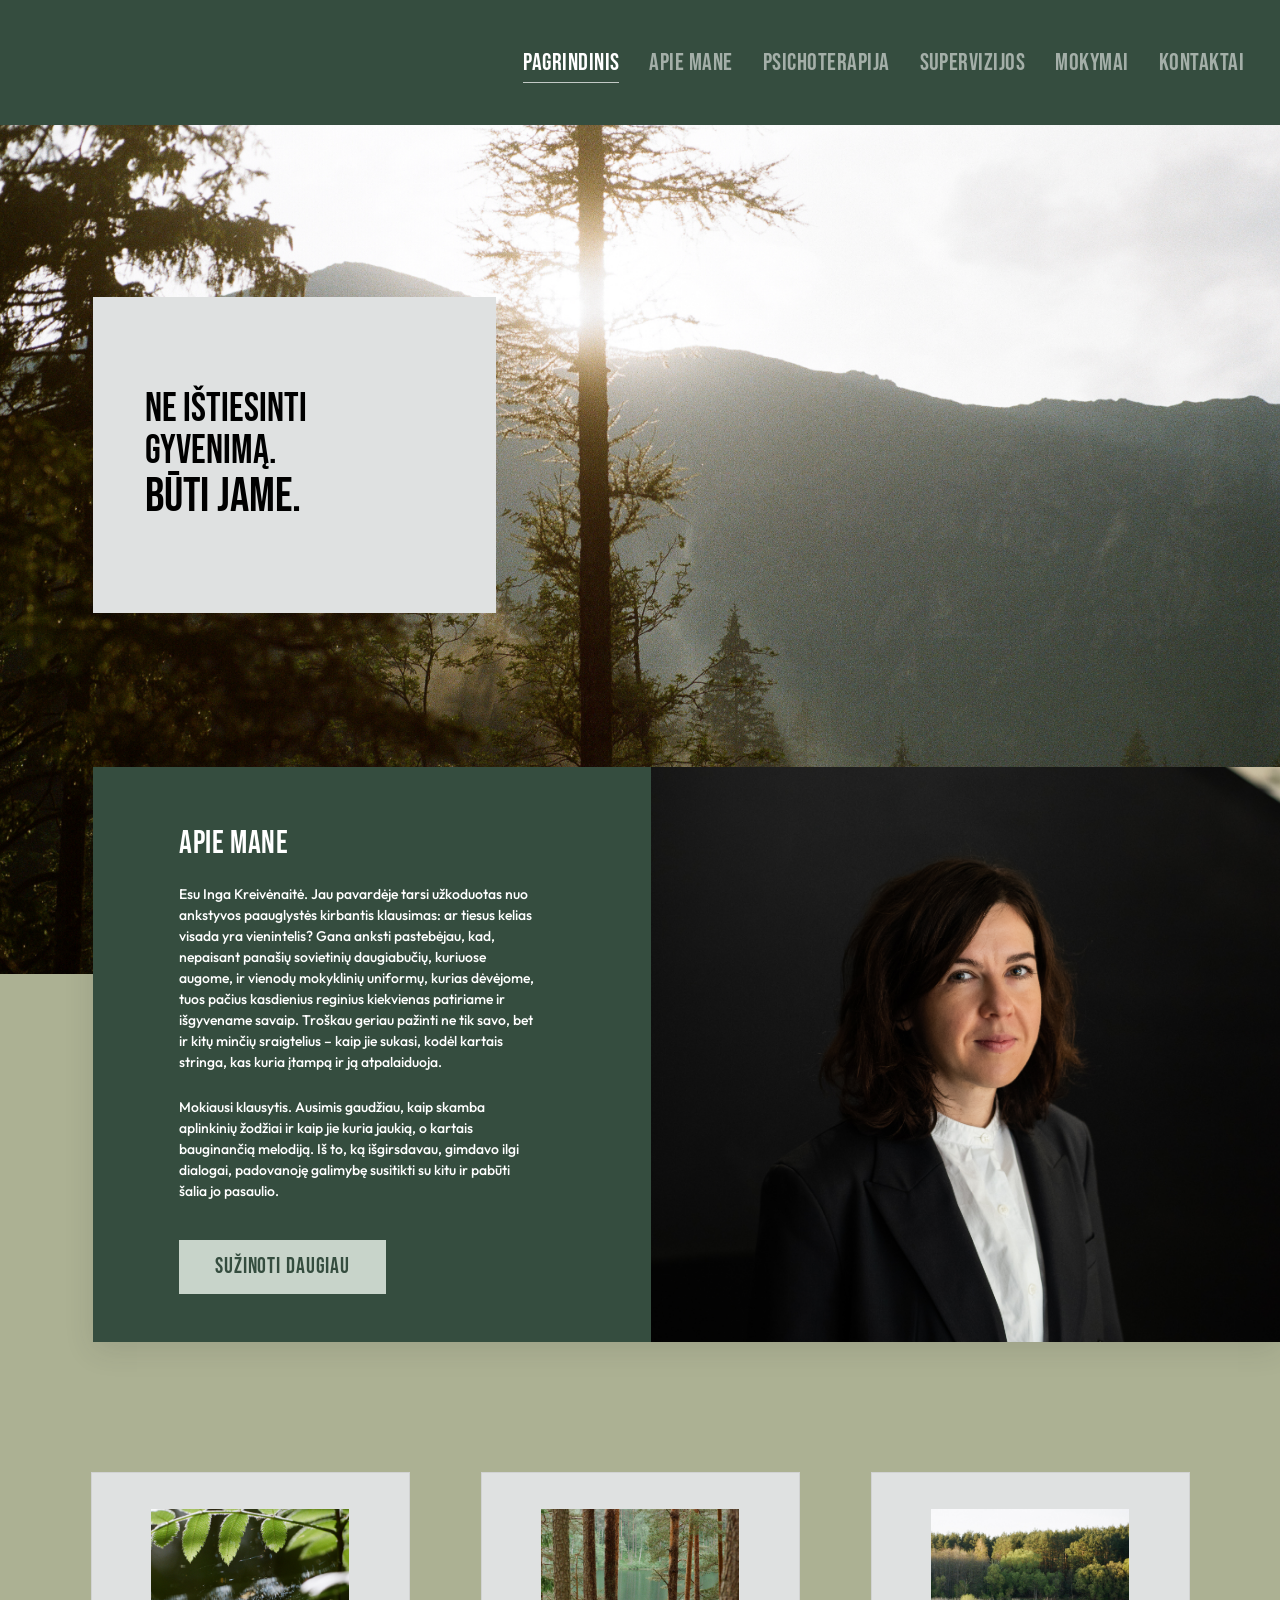
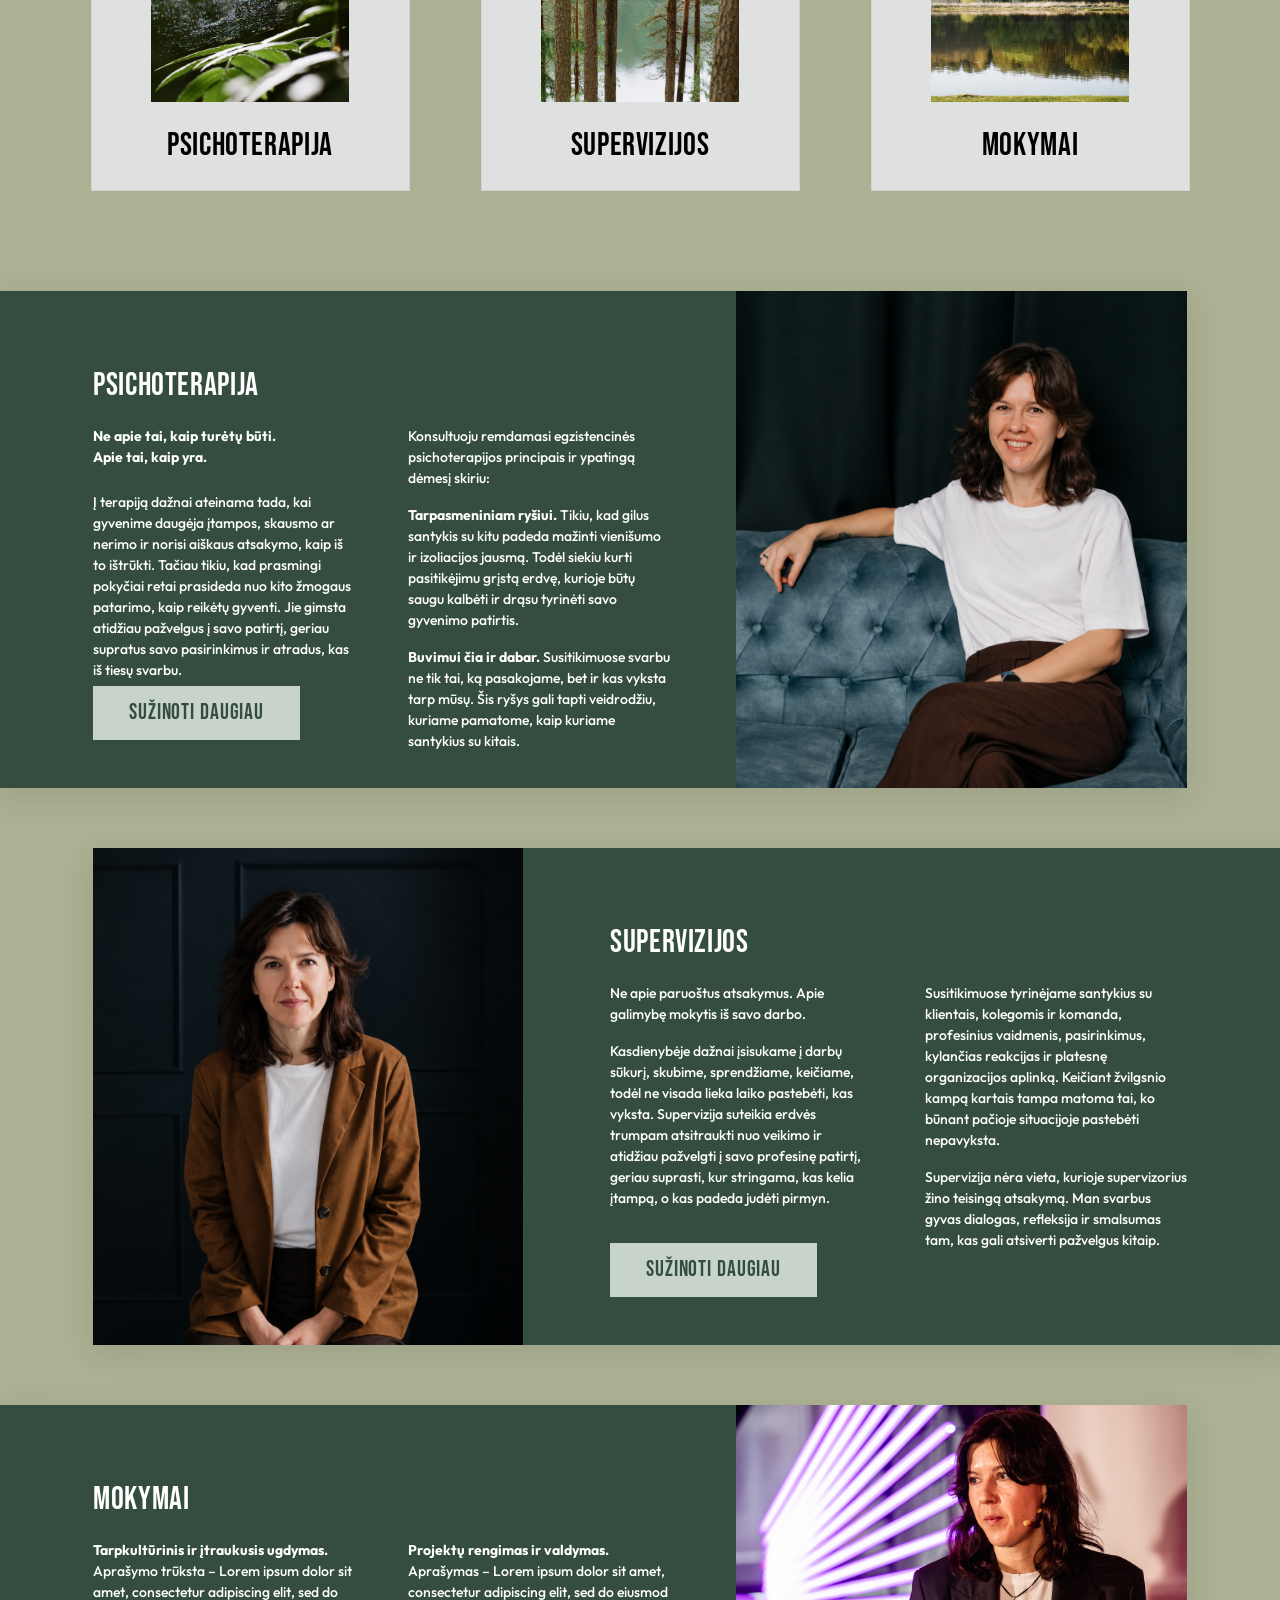
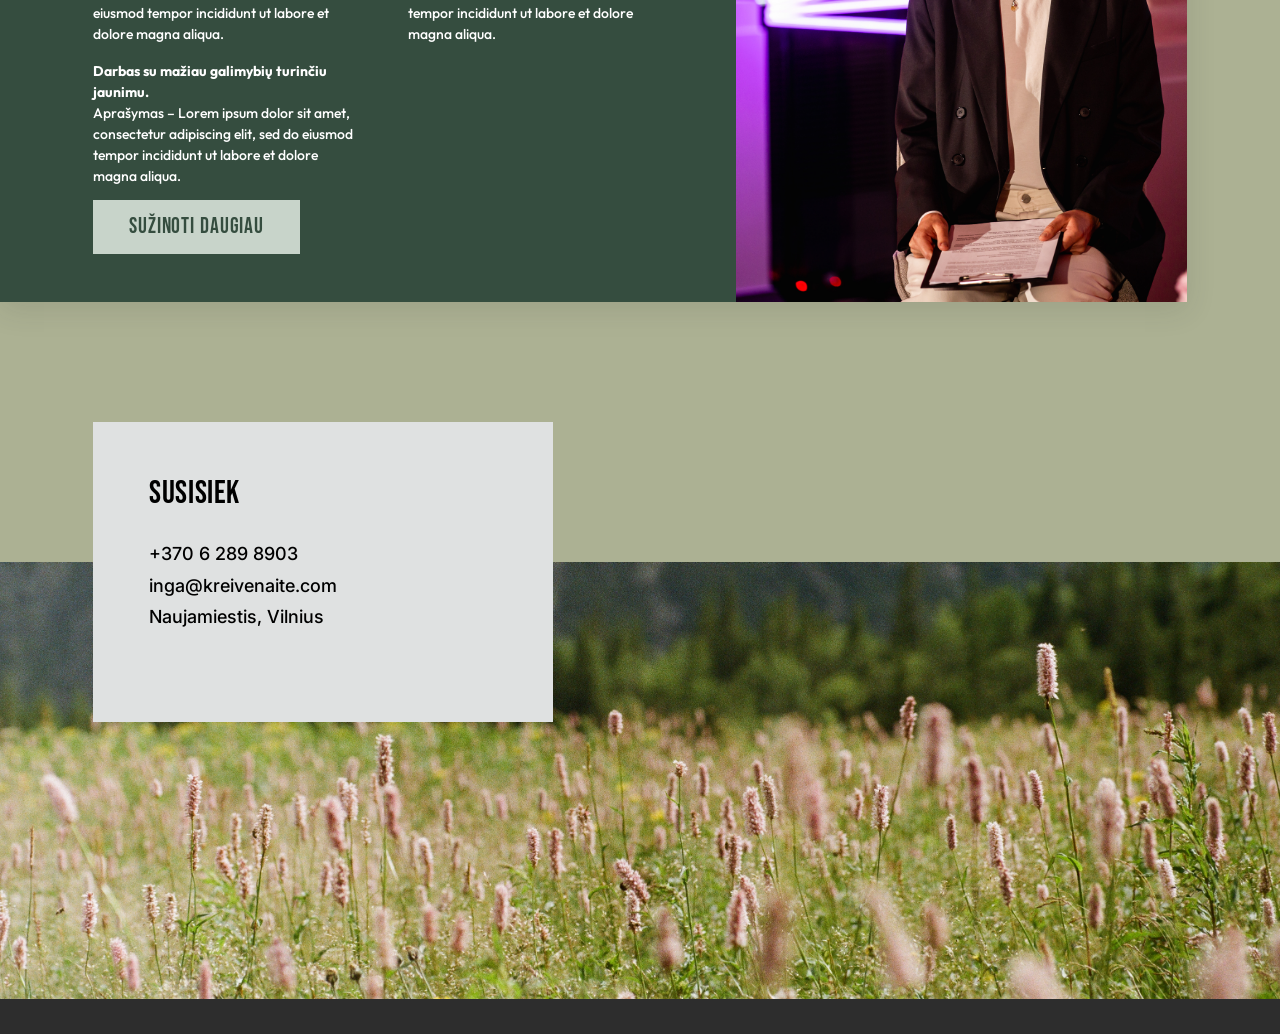
==== commit 30dced5f: "v3" ====
--- a/index.html
+++ b/index.html
@@ -27,7 +27,7 @@
       <nav id="primary-nav" class="primary-nav" aria-label="Pagrindinė navigacija">
         <ul>
           <li><a href="#pagrindinis" class="is-active">PAGRINDINIS</a></li>
-          <li><a href="#apie-mane">APIE MANE</a></li>
+          <li><a href="apie-mane.html">APIE MANE</a></li>
           <li><a href="#psichoterapija">PSICHOTERAPIJA</a></li>
           <li><a href="#supervizijos">SUPERVIZIJOS</a></li>
           <li><a href="#mokymai">MOKYMAI</a></li>
@@ -45,7 +45,7 @@
     <div class="hero__overlay">
       <h1 class="hero__title">
         Ne ištiesinti gyvenimą.<br />
-        Būti jame.
+        <span class="hero__title-emphasis">Būti jame.</span>
       </h1>
     </div>
   </section>
@@ -151,10 +151,14 @@
     <div class="service-detail__inner">
       <div class="service-detail__content">
         <h2 class="section-title section-title--light">MOKYMAI</h2>
-        <div class="service-detail__list">
-          <p><strong>Tarpkultūrinis ir įtraukusis ugdymas.</strong><br />Aprašymo trūksta – Lorem ipsum dolor sit amet, consectetur adipiscing elit, sed do eiusmod tempor incididunt ut labore et dolore magna aliqua.</p>
-          <p><strong>Darbas su mažiau galimybių turinčiu jaunimu.</strong><br />Aprašymas – Lorem ipsum dolor sit amet, consectetur adipiscing elit, sed do eiusmod tempor incididunt ut labore et dolore magna aliqua.</p>
-          <p><strong>Projektų rengimas ir valdymas.</strong><br />Aprašymas – Lorem ipsum dolor sit amet, consectetur adipiscing elit, sed do eiusmod tempor incididunt ut labore et dolore magna aliqua.</p>
+        <div class="service-detail__columns">
+          <div class="service-detail__col">
+            <p><strong>Tarpkultūrinis ir įtraukusis ugdymas.</strong><br />Aprašymo trūksta – Lorem ipsum dolor sit amet, consectetur adipiscing elit, sed do eiusmod tempor incididunt ut labore et dolore magna aliqua.</p>
+            <p><strong>Darbas su mažiau galimybių turinčiu jaunimu.</strong><br />Aprašymas – Lorem ipsum dolor sit amet, consectetur adipiscing elit, sed do eiusmod tempor incididunt ut labore et dolore magna aliqua.</p>
+          </div>
+          <div class="service-detail__col">
+            <p><strong>Projektų rengimas ir valdymas.</strong><br />Aprašymas – Lorem ipsum dolor sit amet, consectetur adipiscing elit, sed do eiusmod tempor incididunt ut labore et dolore magna aliqua.</p>
+          </div>
         </div>
       </div>
       <div class="service-detail__photo">
@@ -168,7 +172,6 @@
        WP: footer.php  (contact + footer image + bottom bar)
        ============================================================ -->
   <footer id="kontaktai" class="site-footer">
-    <div class="site-footer__image" style="background-image: url('assets/images/footer-flowers.png');"></div>
     <div class="site-footer__overlay">
       <h2 class="section-title section-title--dark">SUSISIEK</h2>
       <ul class="contact-list">
@@ -177,6 +180,9 @@
         <li>Naujamiestis, Vilnius</li>
       </ul>
     </div>
+    <div class="site-footer__image">
+      <img src="assets/images/footer-flowers.png" alt="" />
+    </div>
     <div class="site-footer__bottom"></div>
   </footer>
 
--- a/css/style.css
+++ b/css/style.css
@@ -26,6 +26,12 @@
      psichoterapija/mokymai text, supervizijos image container */
   --content-align: 93px;
   --cta-bottom: 48px;
+  /* Bio grid: two equal columns + gap (text and images share the same tracks) */
+  --bio-gap: 129px;
+  --bio-col: 482px;
+  --bio-span: calc(var(--bio-col) * 2 + var(--bio-gap));
+  --bio-frame-offset: 24px;
+  --bio-divider-space: 80px;
 }
 
 /* ---------- Reset / base ---------- */
@@ -125,11 +131,26 @@
   font-size: 24px;
   letter-spacing: 0.02em;
   color: var(--color-text-light);
-  opacity: 0.85;
-  transition: opacity 0.2s ease;
-}
-.primary-nav a:hover,
-.primary-nav a.is-active { opacity: 1; }
+  opacity: 0.55;
+  position: relative;
+  padding-bottom: 6px;
+  transition: opacity 0.25s ease;
+}
+.primary-nav a:hover { opacity: 0.85; }
+.primary-nav a.is-active {
+  opacity: 1;
+}
+/* Subtle underline marker for the current page */
+.primary-nav a.is-active::after {
+  content: "";
+  position: absolute;
+  left: 0;
+  right: 0;
+  bottom: 0;
+  height: 1px;
+  background: currentColor;
+  opacity: 0.7;
+}
 
 .nav-toggle {
   display: none;
@@ -180,7 +201,7 @@
   line-height: 1.05;
   font-size: 40px;
 }
-.hero__title br + * { font-size: 48px; }
+.hero__title-emphasis { font-size: 48px; }
 
 /* ---------- About (Apie mane) ----------
    Pattern A: gap on LEFT, container flush RIGHT */
@@ -198,6 +219,7 @@
   margin-right: 0;
   width: calc(100% - var(--content-align));
   max-width: none;
+  box-shadow: 0 8px 28px rgba(45, 45, 45, 0.12);
 }
 .about__text {
   flex: 0 0 558px;
@@ -220,21 +242,20 @@
   overflow: hidden;
   position: relative;
 }
-/* Figma crop: image scaled to 163.89% height, shifted up by 43.35% */
+/* Fill the photo area edge-to-edge; shift crop down so person sits higher
+   (less black above the head, more of the body visible) */
 .about__photo img {
   position: absolute;
-  left: 0;
-  top: -43.35%;
-  width: 100%;
-  height: 163.89%;
-  max-width: none;
+  inset: 0;
+  width: 100%;
+  height: 100%;
   object-fit: cover;
-  object-position: center top;
+  object-position: center 68%;
 }
 
 /* ---------- Service cards grid ---------- */
 .service-cards {
-  padding: 100px 0 0;
+  padding: 130px 0 40px; /* space after Apie mane + before Psichoterapija section */
 }
 .service-cards__inner {
   display: flex;
@@ -246,15 +267,25 @@
   width: 319px;
   height: 319px; /* nearer to square than the taller 379 Figma frame */
   background-color: var(--color-grey-light);
+  border: 1px solid rgba(45, 45, 45, 0.08);
   display: flex;
   flex-direction: column;
   align-items: center;
   justify-content: center;
   gap: 28px;
   padding: 36px 24px 28px;
-  transition: transform 0.2s ease;
-}
-.service-card:hover { transform: translateY(-4px); }
+  transition:
+    transform 0.35s ease,
+    box-shadow 0.35s ease,
+    background-color 0.35s ease,
+    border-color 0.35s ease;
+}
+.service-card:hover {
+  transform: translateY(-10px);
+  box-shadow: 0 18px 40px rgba(53, 77, 63, 0.22);
+  background-color: #e8eae8;
+  border-color: rgba(45, 45, 45, 0.12);
+}
 .service-card__image {
   width: 198px;
   height: 198px; /* square crop matching the visual in Figma */
@@ -265,6 +296,10 @@
   height: 100%;
   object-fit: cover;
   object-position: center;
+  transition: transform 0.45s ease;
+}
+.service-card:hover .service-card__image img {
+  transform: scale(1.08);
 }
 .service-card__label {
   font-family: var(--font-head);
@@ -275,6 +310,10 @@
   padding: 0;
   text-align: center;
   line-height: 1;
+  transition: letter-spacing 0.35s ease;
+}
+.service-card:hover .service-card__label {
+  letter-spacing: 0.06em;
 }
 
 /* ---------- Detailed service sections ----------
@@ -289,6 +328,7 @@
   height: 497px;
   background-color: var(--color-green-dark);
   color: var(--color-text-light);
+  box-shadow: 0 8px 28px rgba(45, 45, 45, 0.12);
 }
 /* Pattern B – Psichoterapija, Mokymai */
 .service-detail--text-left {
@@ -375,40 +415,55 @@
 .service-detail__list p { margin-bottom: 20px; }
 .service-detail__list strong { font-weight: 700; }
 
-/* ---------- Footer / contact ---------- */
+/* ---------- Footer / contact ----------
+   Flower crop matches Figma (img scaled 194.28%, shifted up 94.28%).
+   SUSISIEK card sits on top of the picture. */
 .site-footer {
   position: relative;
   width: 100%;
   max-width: none;
-  margin: 60px 0 0;
+  margin: 260px 0 0; /* space after MOKYMAI + room for larger SUSISIEK overhang */
   height: 472px; /* 437 image + 35 bottom bar */
 }
 .site-footer__image {
   position: absolute;
   inset: 0 0 35px 0;
-  background-size: cover;
-  background-position: center;
+  overflow: hidden;
+}
+/* Exact Figma framing for the flower field */
+.site-footer__image img {
+  position: absolute;
+  left: -0.02%;
+  top: -94.28%;
+  width: 100.04%;
+  height: 194.28%;
+  max-width: none;
 }
 .site-footer__overlay {
   position: absolute;
   left: var(--content-align);
-  top: 0;
-  width: 403px;
-  height: 258px;
+  top: -140px;
+  width: 460px;
+  height: 300px;
   background-color: var(--color-grey-light);
-  padding: 54px 52px 0;
+  padding: 56px 56px 0;
   color: var(--color-text-dark);
   z-index: 2;
+  transition: transform 0.25s ease, box-shadow 0.25s ease;
+}
+.site-footer__overlay:hover {
+  transform: translateY(-6px);
+  box-shadow: 0 12px 32px rgba(0, 0, 0, 0.18);
 }
 .site-footer__overlay .section-title {
-  font-size: 24px;
+  font-size: 32px;
   margin-bottom: 28px;
 }
 .contact-list { font-family: var(--font-contact); }
 .contact-list li {
-  font-size: 15px;
+  font-size: 18px;
   font-weight: 500;
-  line-height: 1.7;
+  line-height: 1.75;
 }
 .contact-list a:hover { text-decoration: underline; }
 .site-footer__bottom {
@@ -431,41 +486,58 @@
   max-width: none;
 }
 
-/* Page title */
+/* Page title — same horizontal system as bio-block text */
 .content-page__title {
   font-family: var(--font-head);
   font-weight: 400;
-  font-size: 32px;
+  font-size: 72px;
   letter-spacing: 0.02em;
   color: var(--color-green-dark);
-  margin: 106px 0 0 var(--content-align);
+  max-width: 1280px;
+  margin: 106px auto var(--bio-divider-space);
+  padding-left: var(--content-align);
   line-height: 1;
 }
 
-/* Horizontal divider between blocks — thin, starts at --content-align */
+/* Dividers: identical clear space above & below on every divider */
 .content-divider {
   border: 0;
-  border-top: 1px solid var(--color-green-dark);
-  margin: 0 0 0 var(--content-align);
-  width: calc(100% - var(--content-align));
-  max-width: 1050px;
-}
-
-/* Bio block: alternating text/image with offset green box behind image.
-   All blocks start at --content-align from the left (shared vertical line). */
+  height: 1px;
+  max-width: var(--page-width);
+  width: 100%;
+  margin: var(--bio-divider-space) auto;
+  background-image: linear-gradient(var(--color-green-dark), var(--color-green-dark));
+  background-repeat: no-repeat;
+  background-size: min(var(--bio-span), calc(100% - var(--content-align))) 1px;
+  background-position: var(--content-align) center;
+}
+
+/* Bio blocks — shared 2-column grid so pictures/text align across sections.
+   Padding only on the side where the green frame extends, so that frame
+   counts toward the divider distance (clear 80px from outermost edge). */
 .bio-block {
-  display: flex;
-  align-items: flex-start;
-  gap: 129px;
-  padding: 80px 0 80px var(--content-align);
+  display: grid;
+  grid-template-columns: var(--bio-col) var(--bio-col);
+  column-gap: var(--bio-gap);
+  align-items: start;
+  padding: 0 0 0 var(--content-align);
   max-width: 1280px;
   margin: 0 auto;
-}
-/* image-left variant: image still starts at --content-align, text follows */
-.bio-block--image-left { flex-direction: row; }
+  box-sizing: border-box;
+}
+.bio-block--image-right {
+  padding-top: var(--bio-frame-offset); /* room for frame above the photo */
+}
+.bio-block--image-left {
+  padding-bottom: var(--bio-frame-offset); /* room for frame below the photo */
+}
+.bio-block--image-right .bio-block__text { grid-column: 1; }
+.bio-block--image-right .bio-block__image { grid-column: 2; }
+.bio-block--image-left .bio-block__image { grid-column: 1; }
+.bio-block--image-left .bio-block__text { grid-column: 2; }
 
 .bio-block__text {
-  flex: 0 0 482px;
+  width: 100%;
   color: var(--color-green-dark);
   font-size: 15px;
   line-height: 26px;
@@ -475,10 +547,10 @@
 .bio-block__text p:last-child { margin-bottom: 0; }
 .bio-block__text strong { font-weight: 700; }
 
-/* Image with offset dark-green box behind it */
+/* Images fill their grid column; same height everywhere */
 .bio-block__image {
   position: relative;
-  flex: 0 0 455px;
+  width: 100%;
   height: 598px;
 }
 .bio-block__image img {
@@ -488,35 +560,37 @@
   object-fit: cover;
   object-position: center;
   z-index: 2;
-}
-/* The green box — offset behind the image */
+  box-shadow: 0 8px 28px rgba(45, 45, 45, 0.12);
+}
+/* Green frame behind image — original corner offsets */
 .bio-block__image::before {
   content: "";
   position: absolute;
   background-color: var(--color-green-dark);
   z-index: 1;
-}
-/* Image right → box offset top-left */
+  box-shadow: 0 8px 28px rgba(45, 45, 45, 0.12);
+}
+/* Image right → frame offset top-left */
 .bio-block--image-right .bio-block__image::before {
-  top: -72px;
-  left: -72px;
-  width: 389px;
-  height: 572px;
-}
-/* Image left → box offset bottom-right */
+  top: calc(-1 * var(--bio-frame-offset));
+  left: calc(-1 * var(--bio-frame-offset));
+  width: calc(100% - 66px);
+  height: calc(100% - 26px);
+}
+/* Image left → frame offset bottom-right */
 .bio-block--image-left .bio-block__image::before {
-  bottom: -72px;
-  right: -72px;
-  width: 365px;
-  height: 537px;
-}
-
-/* Education / qualifications list */
+  bottom: calc(-1 * var(--bio-frame-offset));
+  right: calc(-1 * var(--bio-frame-offset));
+  width: calc(100% - 90px);
+  height: calc(100% - 61px);
+}
+
+/* Education / qualifications list — same left edge */
 .qualifications {
   display: flex;
   align-items: flex-start;
   gap: 80px;
-  padding: 80px 0 80px var(--content-align);
+  padding: 0 0 var(--bio-divider-space) var(--content-align);
   max-width: 1280px;
   margin: 0 auto;
 }
@@ -557,7 +631,7 @@
   .hero { height: 620px; }
   .hero__overlay { left: 48px; top: 120px; width: 320px; height: 250px; padding: 0 36px; }
   .hero__title { font-size: 32px; }
-  .hero__title br + * { font-size: 38px; }
+  .hero__title-emphasis { font-size: 38px; }
 
   .about { margin-top: -140px; }
   .about__inner {
@@ -569,7 +643,7 @@
   }
   .about__text { flex: none; padding: 48px 32px 72px; }
   .about__photo { flex: none; width: 100%; height: 420px; }
-  .about__photo img { top: -30%; height: 160%; }
+  .about__photo img { inset: 0; height: 100%; top: auto; }
   .about__inner > .cta-more { left: 32px; }
 
   .service-cards__inner { flex-wrap: wrap; gap: 32px; padding: 0 32px; }
@@ -612,26 +686,47 @@
     left: 32px;
   }
 
-  .site-footer { height: auto; }
+  .site-footer { height: auto; margin-top: 80px; }
   .site-footer__image { position: relative; height: 320px; }
-  .site-footer__overlay { position: relative; left: 0; top: 0; width: 100%; padding: 48px 32px; }
+  .site-footer__image img {
+    top: -60%;
+    height: 180%;
+  }
+  .site-footer__overlay {
+    position: relative;
+    left: 0;
+    top: auto;
+    width: 100%;
+    margin: 0 0 -100px;
+    padding: 48px 32px;
+  }
   .site-footer__bottom { position: relative; }
 
   /* Content page */
-  .content-page__title { margin-left: 32px; }
-  .content-divider { margin-left: 32px; width: calc(100% - 32px); }
+  .content-page__title { padding-left: 32px; margin: 80px auto 60px; font-size: 56px; }
+  .content-divider {
+    margin: 60px auto;
+    background-size: calc(100% - 32px) 1px;
+    background-position: 32px center;
+  }
   .bio-block {
-    flex-direction: column;
-    gap: 48px;
-    padding: 60px 0 60px 32px;
-  }
-  .bio-block--image-left { flex-direction: column; }
-  .bio-block__text { flex: none; width: 100%; }
-  .bio-block__image { flex: none; width: 100%; height: 480px; }
+    grid-template-columns: 1fr;
+    column-gap: 0;
+    row-gap: 48px;
+    padding: 0 32px;
+  }
+  .bio-block--image-right .bio-block__text,
+  .bio-block--image-right .bio-block__image,
+  .bio-block--image-left .bio-block__image,
+  .bio-block--image-left .bio-block__text {
+    grid-column: 1;
+  }
+  .bio-block__text { width: 100%; }
+  .bio-block__image { width: 100%; height: 480px; }
   .qualifications {
     flex-direction: column;
     gap: 40px;
-    padding: 60px 0 60px 32px;
+    padding: 0 0 60px 32px;
   }
   .qualifications__list { flex: none; width: 100%; }
   .qualifications__decor { display: none; }
@@ -661,7 +756,7 @@
   .hero { height: 460px; }
   .hero__overlay { left: 24px; right: 24px; top: 80px; width: auto; height: 200px; padding: 0 28px; }
   .hero__title { font-size: 26px; }
-  .hero__title br + * { font-size: 30px; }
+  .hero__title-emphasis { font-size: 30px; }
 
   .about { margin-top: -80px; }
   .about__inner {
@@ -689,20 +784,30 @@
   .site-footer__overlay { padding: 36px 24px; }
 
   /* Content page */
-  .content-page__title { margin-left: 24px; }
-  .content-divider { margin-left: 24px; width: calc(100% - 24px); }
+  .content-page__title { padding-left: 24px; margin: 60px auto 48px; font-size: 42px; }
+  .content-divider {
+    margin: 48px auto;
+    background-size: calc(100% - 24px) 1px;
+    background-position: 24px center;
+  }
   .bio-block {
-    flex-direction: column;
-    gap: 40px;
-    padding: 48px 0 48px 24px;
-  }
-  .bio-block--image-left { flex-direction: column; }
-  .bio-block__text { flex: none; width: 100%; }
-  .bio-block__image { flex: none; width: 100%; height: 420px; }
+    grid-template-columns: 1fr;
+    column-gap: 0;
+    row-gap: 40px;
+    padding: 0 24px;
+  }
+  .bio-block--image-right .bio-block__text,
+  .bio-block--image-right .bio-block__image,
+  .bio-block--image-left .bio-block__image,
+  .bio-block--image-left .bio-block__text {
+    grid-column: 1;
+  }
+  .bio-block__text { width: 100%; }
+  .bio-block__image { width: 100%; height: 420px; }
   .qualifications {
     flex-direction: column;
     gap: 32px;
-    padding: 48px 0 48px 24px;
+    padding: 0 0 48px 24px;
   }
   .qualifications__list { flex: none; width: 100%; }
   .qualifications__decor { display: none; }
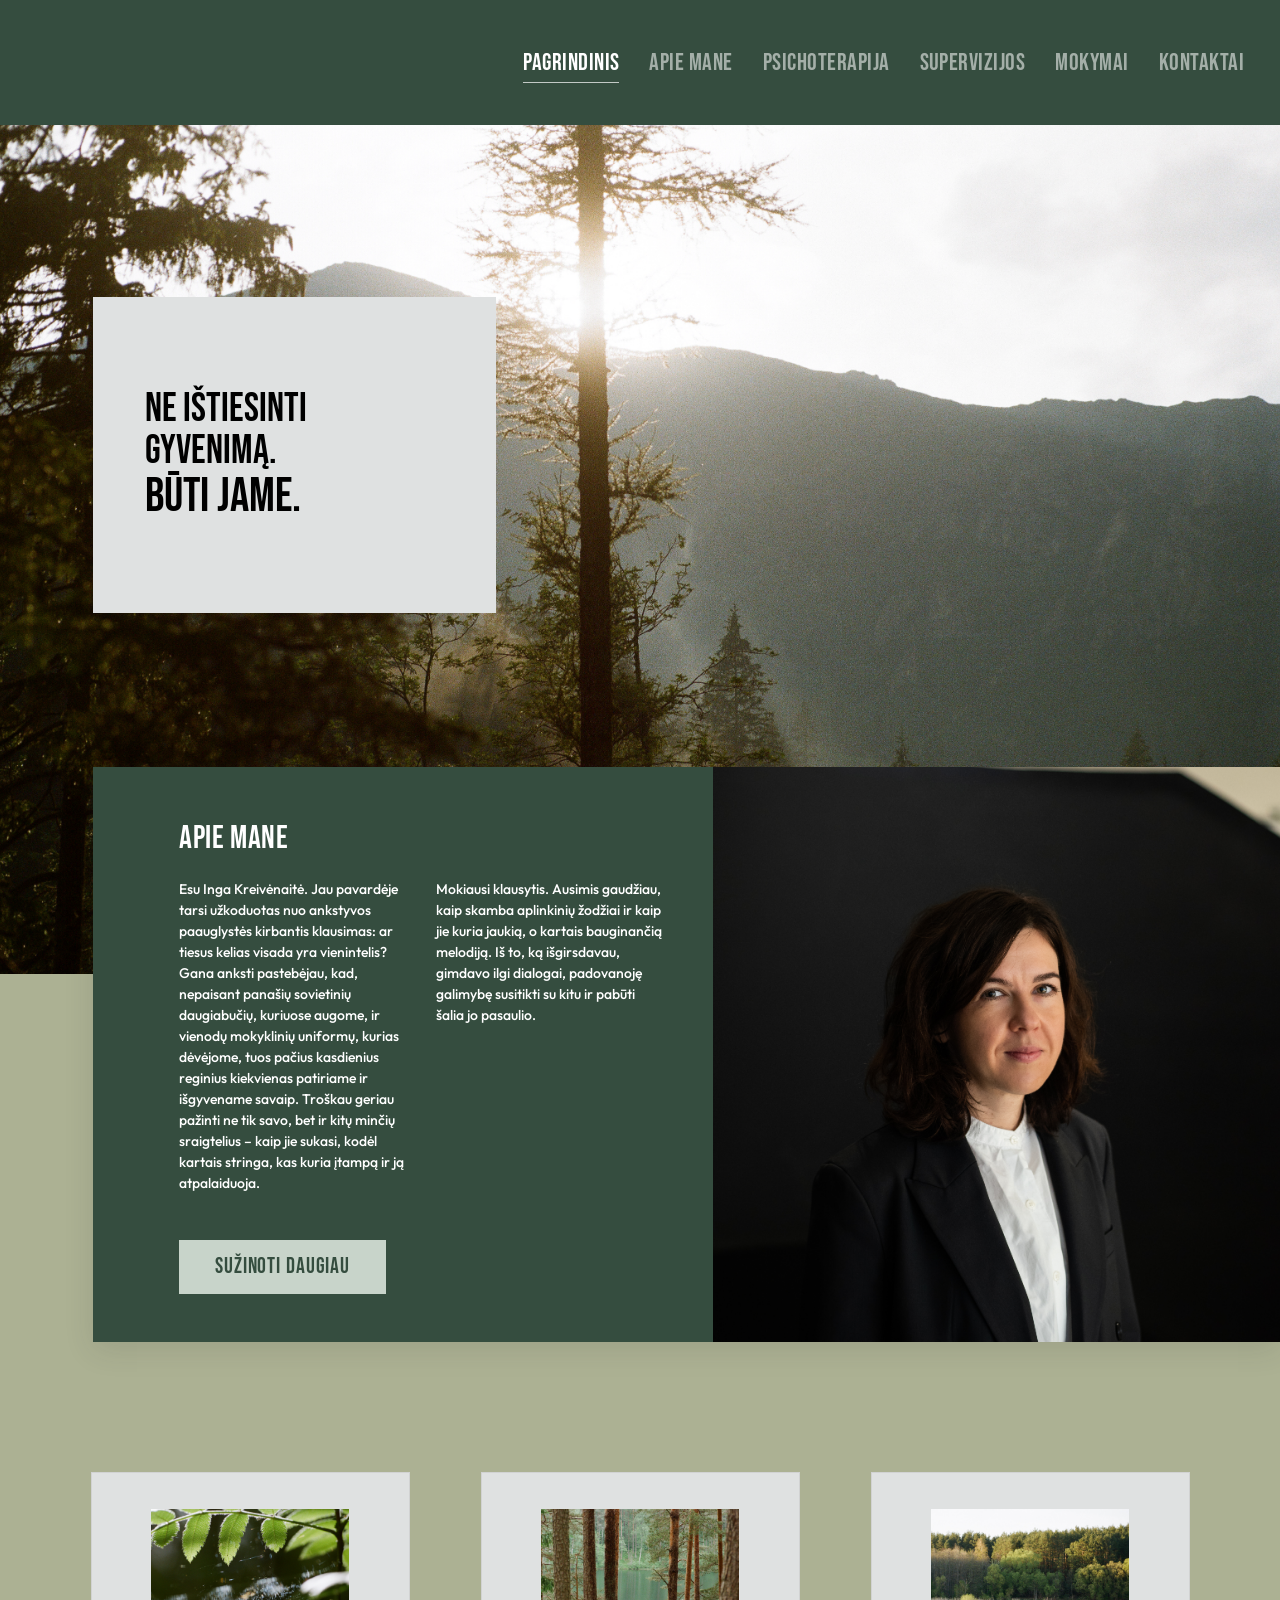
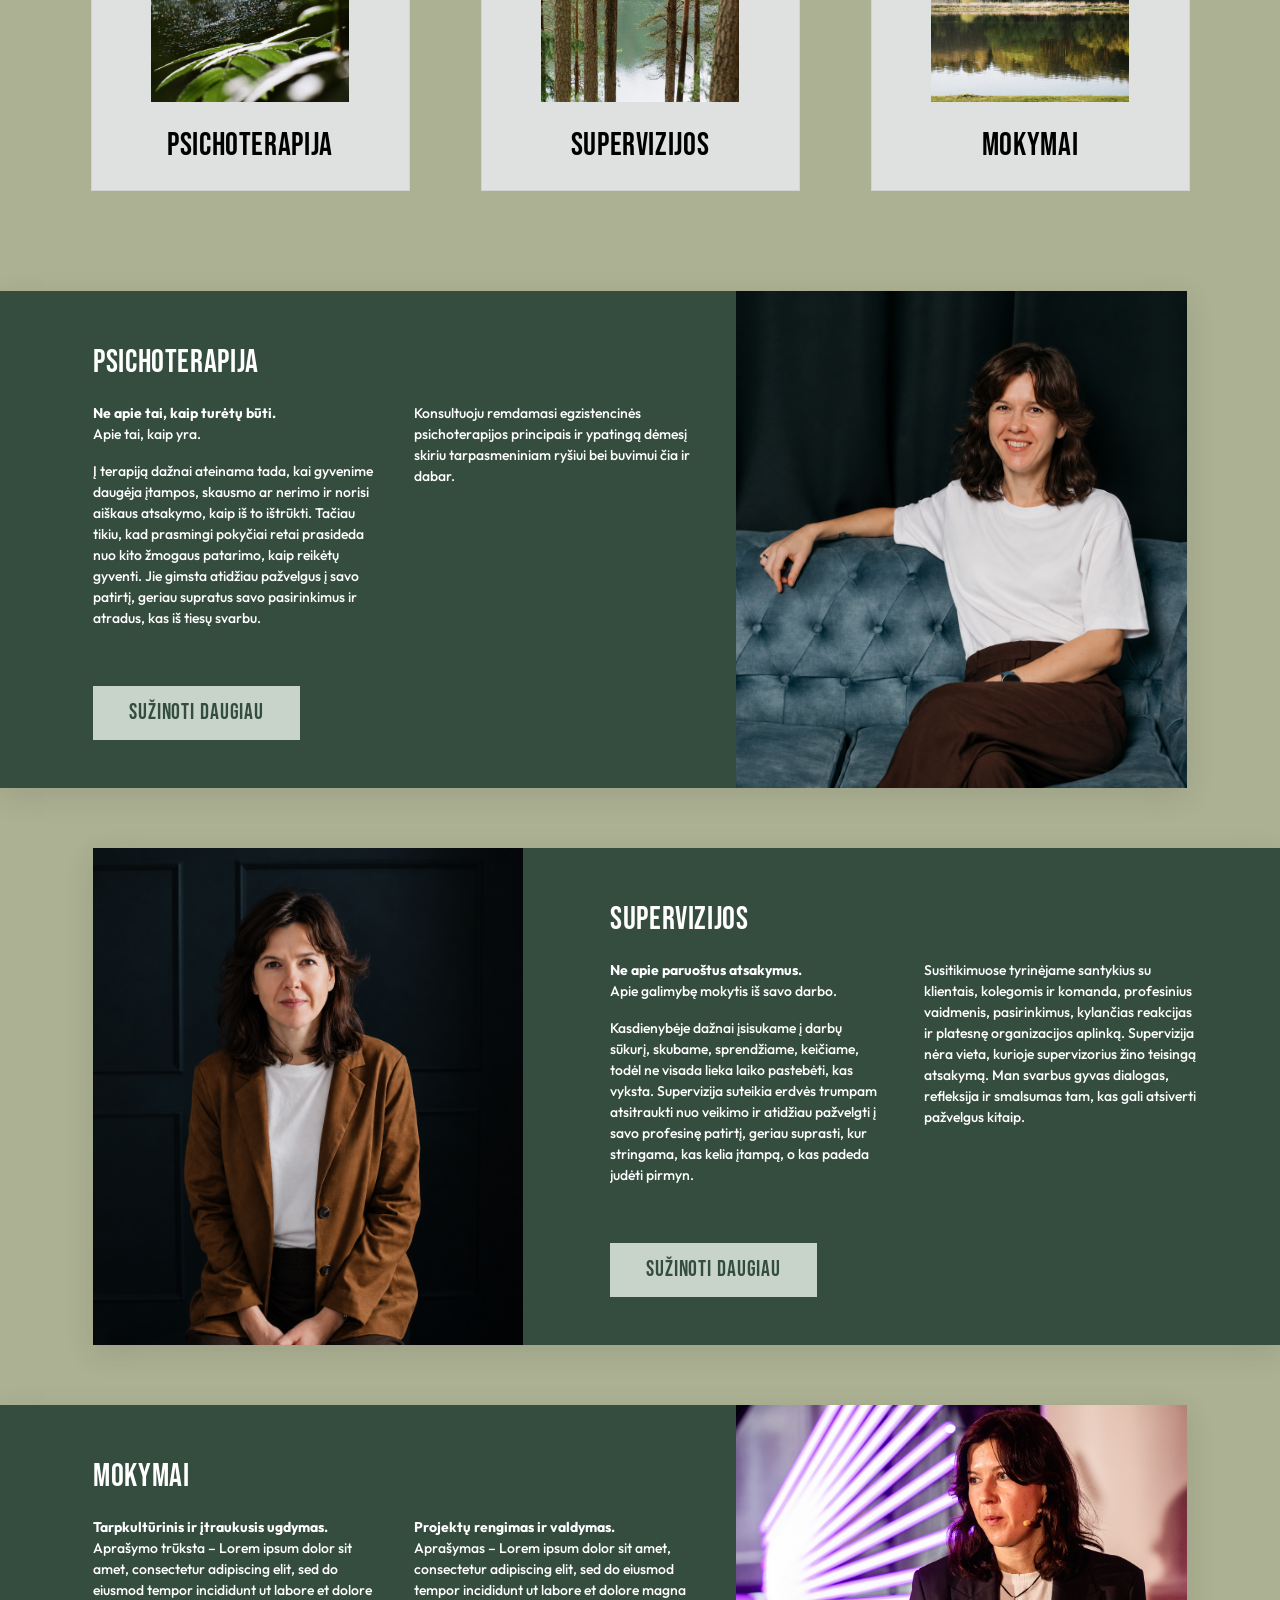
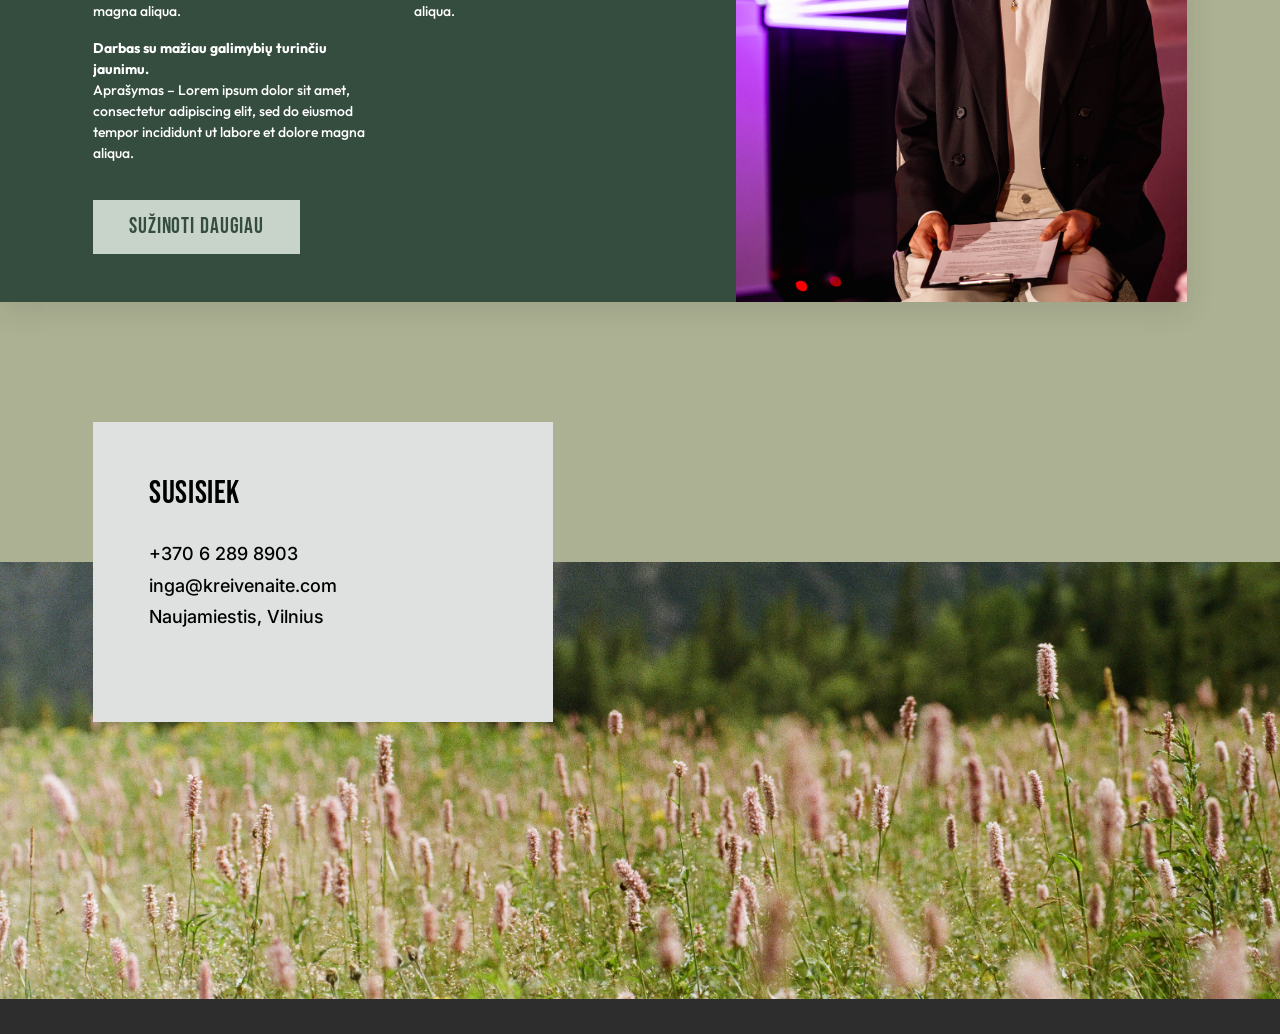
==== commit 0ee5b00b: "v4" ====
--- a/index.html
+++ b/index.html
@@ -28,9 +28,9 @@
         <ul>
           <li><a href="#pagrindinis" class="is-active">PAGRINDINIS</a></li>
           <li><a href="apie-mane.html">APIE MANE</a></li>
-          <li><a href="#psichoterapija">PSICHOTERAPIJA</a></li>
-          <li><a href="#supervizijos">SUPERVIZIJOS</a></li>
-          <li><a href="#mokymai">MOKYMAI</a></li>
+          <li><a href="psichoterapija.html">PSICHOTERAPIJA</a></li>
+          <li><a href="supervizijos.html">SUPERVIZIJOS</a></li>
+          <li><a href="mokymai.html">MOKYMAI</a></li>
           <li><a href="#kontaktai">KONTAKTAI</a></li>
         </ul>
       </nav>
@@ -57,13 +57,15 @@
     <div class="about__inner">
       <div class="about__text">
         <h2 class="section-title section-title--light">APIE MANE</h2>
-        <p>Esu Inga Kreivėnaitė. Jau pavardėje tarsi užkoduotas nuo ankstyvos paauglystės kirbantis klausimas: ar tiesus kelias visada yra vienintelis? Gana anksti pastebėjau, kad, nepaisant panašių sovietinių daugiabučių, kuriuose augome, ir vienodų mokyklinių uniformų, kurias dėvėjome, tuos pačius kasdienius reginius kiekvienas patiriame ir išgyvename savaip. Troškau geriau pažinti ne tik savo, bet ir kitų minčių sraigtelius – kaip jie sukasi, kodėl kartais stringa, kas kuria įtampą ir ją atpalaiduoja.</p>
-        <p>Mokiausi klausytis. Ausimis gaudžiau, kaip skamba aplinkinių žodžiai ir kaip jie kuria jaukią, o kartais bauginančią melodiją. Iš to, ką išgirsdavau, gimdavo ilgi dialogai, padovanoję galimybę susitikti su kitu ir pabūti šalia jo pasaulio.</p>
+        <div class="about__body">
+          <p>Esu Inga Kreivėnaitė. Jau pavardėje tarsi užkoduotas nuo ankstyvos paauglystės kirbantis klausimas: ar tiesus kelias visada yra vienintelis? Gana anksti pastebėjau, kad, nepaisant panašių sovietinių daugiabučių, kuriuose augome, ir vienodų mokyklinių uniformų, kurias dėvėjome, tuos pačius kasdienius reginius kiekvienas patiriame ir išgyvename savaip. Troškau geriau pažinti ne tik savo, bet ir kitų minčių sraigtelius – kaip jie sukasi, kodėl kartais stringa, kas kuria įtampą ir ją atpalaiduoja.</p>
+          <p>Mokiausi klausytis. Ausimis gaudžiau, kaip skamba aplinkinių žodžiai ir kaip jie kuria jaukią, o kartais bauginančią melodiją. Iš to, ką išgirsdavau, gimdavo ilgi dialogai, padovanoję galimybę susitikti su kitu ir pabūti šalia jo pasaulio.</p>
+        </div>
+        <a href="apie-mane.html" class="cta-more">Sužinoti daugiau</a>
       </div>
       <div class="about__photo">
         <img src="assets/images/inga-portrait.png" alt="Inga Kreivėnaitė portretas" />
       </div>
-      <a href="apie-mane.html" class="cta-more">Sužinoti daugiau</a>
     </div>
   </section>
 
@@ -72,19 +74,19 @@
        ============================================================ -->
   <section class="service-cards">
     <div class="service-cards__inner">
-      <a href="#psichoterapija" class="service-card">
+      <a href="psichoterapija.html" class="service-card">
         <div class="service-card__image">
           <img src="assets/images/card-psichoterapija.png" alt="Psichoterapija" />
         </div>
         <h3 class="service-card__label">PSICHOTERAPIJA</h3>
       </a>
-      <a href="#supervizijos" class="service-card">
+      <a href="supervizijos.html" class="service-card">
         <div class="service-card__image">
           <img src="assets/images/card-supervizijos.png" alt="Supervizijos" />
         </div>
         <h3 class="service-card__label">SUPERVIZIJOS</h3>
       </a>
-      <a href="#mokymai" class="service-card">
+      <a href="mokymai.html" class="service-card">
         <div class="service-card__image">
           <img src="assets/images/card-mokymai.png" alt="Mokymai" />
         </div>
@@ -100,23 +102,17 @@
     <div class="service-detail__inner">
       <div class="service-detail__content">
         <h2 class="section-title section-title--light">PSICHOTERAPIJA</h2>
-        <div class="service-detail__columns">
-          <div class="service-detail__col">
-            <p class="lead"><strong>Ne apie tai, kaip turėtų būti.</strong><br />Apie tai, kaip yra.</p>
-            <p>Į terapiją dažnai ateinama tada, kai gyvenime daugėja įtampos, skausmo ar nerimo ir norisi aiškaus atsakymo, kaip iš to ištrūkti. Tačiau tikiu, kad prasmingi pokyčiai retai prasideda nuo kito žmogaus patarimo, kaip reikėtų gyventi. Jie gimsta atidžiau pažvelgus į savo patirtį, geriau supratus savo pasirinkimus ir atradus, kas iš tiesų svarbu.</p>
-          </div>
-          <div class="service-detail__col">
-            <p>Konsultuoju remdamasi egzistencinės psichoterapijos principais ir ypatingą dėmesį skiriu:</p>
-            <p><strong>Tarpasmeniniam ryšiui.</strong> Tikiu, kad gilus santykis su kitu padeda mažinti vienišumo ir izoliacijos jausmą. Todėl siekiu kurti pasitikėjimu grįstą erdvę, kurioje būtų saugu kalbėti ir drąsu tyrinėti savo gyvenimo patirtis.</p>
-            <p><strong>Buvimui čia ir dabar.</strong> Susitikimuose svarbu ne tik tai, ką pasakojame, bet ir kas vyksta tarp mūsų. Šis ryšys gali tapti veidrodžiu, kuriame pamatome, kaip kuriame santykius su kitais.</p>
-          </div>
+        <div class="service-detail__body">
+          <p><strong>Ne apie tai, kaip turėtų būti.</strong><br />Apie tai, kaip yra.</p>
+          <p>Į terapiją dažnai ateinama tada, kai gyvenime daugėja įtampos, skausmo ar nerimo ir norisi aiškaus atsakymo, kaip iš to ištrūkti. Tačiau tikiu, kad prasmingi pokyčiai retai prasideda nuo kito žmogaus patarimo, kaip reikėtų gyventi. Jie gimsta atidžiau pažvelgus į savo patirtį, geriau supratus savo pasirinkimus ir atradus, kas iš tiesų svarbu.</p>
+          <p>Konsultuoju remdamasi egzistencinės psichoterapijos principais ir ypatingą dėmesį skiriu tarpasmeniniam ryšiui bei buvimui čia ir dabar.</p>
         </div>
+        <a href="psichoterapija.html" class="cta-more">Sužinoti daugiau</a>
       </div>
       <div class="service-detail__photo">
         <img src="assets/images/psichoterapija-sofa.png" alt="Psichoterapijos sesija" />
       </div>
     </div>
-    <a href="psichoterapija.html" class="cta-more">Sužinoti daugiau</a>
   </section>
 
   <!-- ============================================================
@@ -126,22 +122,17 @@
     <div class="service-detail__inner service-detail__inner--reverse">
       <div class="service-detail__content">
         <h2 class="section-title section-title--light">SUPERVIZIJOS</h2>
-        <div class="service-detail__columns">
-          <div class="service-detail__col">
-            <p>Ne apie paruoštus atsakymus. Apie galimybę mokytis iš savo darbo.</p>
-            <p>Kasdienybėje dažnai įsisukame į darbų sūkurį, skubime, sprendžiame, keičiame, todėl ne visada lieka laiko pastebėti, kas vyksta. Supervizija suteikia erdvės trumpam atsitraukti nuo veikimo ir atidžiau pažvelgti į savo profesinę patirtį, geriau suprasti, kur stringama, kas kelia įtampą, o kas padeda judėti pirmyn.</p>
-          </div>
-          <div class="service-detail__col">
-            <p>Susitikimuose tyrinėjame santykius su klientais, kolegomis ir komanda, profesinius vaidmenis, pasirinkimus, kylančias reakcijas ir platesnę organizacijos aplinką. Keičiant žvilgsnio kampą kartais tampa matoma tai, ko būnant pačioje situacijoje pastebėti nepavyksta.</p>
-            <p>Supervizija nėra vieta, kurioje supervizorius žino teisingą atsakymą. Man svarbus gyvas dialogas, refleksija ir smalsumas tam, kas gali atsiverti pažvelgus kitaip.</p>
-          </div>
+        <div class="service-detail__body">
+          <p><strong>Ne apie paruoštus atsakymus.</strong><br />Apie galimybę mokytis iš savo darbo.</p>
+          <p>Kasdienybėje dažnai įsisukame į darbų sūkurį, skubame, sprendžiame, keičiame, todėl ne visada lieka laiko pastebėti, kas vyksta. Supervizija suteikia erdvės trumpam atsitraukti nuo veikimo ir atidžiau pažvelgti į savo profesinę patirtį, geriau suprasti, kur stringama, kas kelia įtampą, o kas padeda judėti pirmyn.</p>
+          <p>Susitikimuose tyrinėjame santykius su klientais, kolegomis ir komanda, profesinius vaidmenis, pasirinkimus, kylančias reakcijas ir platesnę organizacijos aplinką. Supervizija nėra vieta, kurioje supervizorius žino teisingą atsakymą. Man svarbus gyvas dialogas, refleksija ir smalsumas tam, kas gali atsiverti pažvelgus kitaip.</p>
         </div>
+        <a href="supervizijos.html" class="cta-more">Sužinoti daugiau</a>
       </div>
       <div class="service-detail__photo">
         <img src="assets/images/supervizijos-portrait.png" alt="Supervizijos sesija" />
       </div>
     </div>
-    <a href="supervizijos.html" class="cta-more">Sužinoti daugiau</a>
   </section>
 
   <!-- ============================================================
@@ -151,21 +142,17 @@
     <div class="service-detail__inner">
       <div class="service-detail__content">
         <h2 class="section-title section-title--light">MOKYMAI</h2>
-        <div class="service-detail__columns">
-          <div class="service-detail__col">
-            <p><strong>Tarpkultūrinis ir įtraukusis ugdymas.</strong><br />Aprašymo trūksta – Lorem ipsum dolor sit amet, consectetur adipiscing elit, sed do eiusmod tempor incididunt ut labore et dolore magna aliqua.</p>
-            <p><strong>Darbas su mažiau galimybių turinčiu jaunimu.</strong><br />Aprašymas – Lorem ipsum dolor sit amet, consectetur adipiscing elit, sed do eiusmod tempor incididunt ut labore et dolore magna aliqua.</p>
-          </div>
-          <div class="service-detail__col">
-            <p><strong>Projektų rengimas ir valdymas.</strong><br />Aprašymas – Lorem ipsum dolor sit amet, consectetur adipiscing elit, sed do eiusmod tempor incididunt ut labore et dolore magna aliqua.</p>
-          </div>
+        <div class="service-detail__body">
+          <p><strong>Tarpkultūrinis ir įtraukusis ugdymas.</strong><br />Aprašymo trūksta – Lorem ipsum dolor sit amet, consectetur adipiscing elit, sed do eiusmod tempor incididunt ut labore et dolore magna aliqua.</p>
+          <p><strong>Darbas su mažiau galimybių turinčiu jaunimu.</strong><br />Aprašymas – Lorem ipsum dolor sit amet, consectetur adipiscing elit, sed do eiusmod tempor incididunt ut labore et dolore magna aliqua.</p>
+          <p><strong>Projektų rengimas ir valdymas.</strong><br />Aprašymas – Lorem ipsum dolor sit amet, consectetur adipiscing elit, sed do eiusmod tempor incididunt ut labore et dolore magna aliqua.</p>
         </div>
+        <a href="mokymai.html" class="cta-more">Sužinoti daugiau</a>
       </div>
       <div class="service-detail__photo">
         <img src="assets/images/mokymai-podium.png" alt="Mokymai" />
       </div>
     </div>
-    <a href="mokymai.html" class="cta-more">Sužinoti daugiau</a>
   </section>
 
   <!-- ============================================================
--- a/css/style.css
+++ b/css/style.css
@@ -77,15 +77,13 @@
 .section-title--light { color: var(--color-text-light); }
 .section-title--dark  { color: var(--color-text-dark); }
 
-/* ---------- CTA button: fixed at bottom of each content section ---------- */
+/* ---------- CTA button ---------- */
 .cta-more {
-  position: absolute;
-  bottom: var(--cta-bottom);
-  left: var(--content-align);
-  z-index: 3;
   display: inline-flex;
   align-items: center;
   justify-content: center;
+  flex-shrink: 0;
+  z-index: 3;
   font-family: var(--font-head);
   font-size: 22px;
   letter-spacing: 0.04em;
@@ -222,19 +220,31 @@
   box-shadow: 0 8px 28px rgba(45, 45, 45, 0.12);
 }
 .about__text {
-  flex: 0 0 558px;
-  padding: 61px 86px 72px;
+  flex: 0 0 620px;
+  display: flex;
+  flex-direction: column;
+  padding: 56px 48px 48px 86px;
   color: var(--color-text-light);
-}
-.about__text p {
+  min-width: 0;
+}
+.about__body {
+  column-count: 2;
+  column-gap: 28px;
+  column-fill: auto;
+  flex: 1;
+  min-height: 0;
+  overflow: hidden;
+}
+.about__body p {
   font-size: 14px;
   line-height: 1.5;
-  margin: 0 0 24px;
-  max-width: 361px;
-}
-/* CTA inside about box → inset to match text start */
-.about__inner > .cta-more {
-  left: 86px;
+  margin: 0 0 16px;
+  break-inside: avoid;
+}
+.about__body p:last-child { margin-bottom: 0; }
+.about__text > .cta-more {
+  margin-top: 32px;
+  align-self: flex-start;
 }
 .about__photo {
   flex: 1;
@@ -352,16 +362,14 @@
 
 .service-detail__content {
   flex: 1;
-  padding: 79px 40px 80px var(--content-align);
+  display: flex;
+  flex-direction: column;
+  padding: 56px 40px 48px var(--content-align);
   min-width: 0;
 }
 /* Supervizijos: text after photo, keep gutter from image */
 .service-detail--image-left .service-detail__content {
-  padding: 79px 83px 80px 87px;
-}
-/* CTA under text column on Supervizijos */
-.service-detail--image-left > .cta-more {
-  left: calc(430px + 87px);
+  padding: 56px 83px 48px 87px;
 }
 
 .service-detail__photo {
@@ -389,31 +397,27 @@
   max-width: none;
 }
 
-.service-detail__columns {
-  display: flex;
-  gap: 53px;
-  max-width: 577px;
-}
-.service-detail__col {
-  flex: 0 0 262px;
-}
-.service-detail__col p,
-.service-detail__list p {
+.service-detail__body {
+  column-count: 2;
+  column-gap: 40px;
+  column-fill: auto;
+  max-width: 640px;
+  flex: 1;
+  min-height: 0;
+  overflow: hidden;
+}
+.service-detail__body p {
   font-size: 14px;
   line-height: 1.5;
   margin: 0 0 16px;
-}
-.service-detail__col .lead {
-  font-weight: 700;
-  margin-bottom: 24px;
-}
-.service-detail__col strong { font-weight: 700; }
-
-.service-detail__list {
-  max-width: 353px;
-}
-.service-detail__list p { margin-bottom: 20px; }
-.service-detail__list strong { font-weight: 700; }
+  break-inside: avoid;
+}
+.service-detail__body p:last-child { margin-bottom: 0; }
+.service-detail__body strong { font-weight: 700; }
+.service-detail__content > .cta-more {
+  margin-top: 32px;
+  align-self: flex-start;
+}
 
 /* ---------- Footer / contact ----------
    Flower crop matches Figma (img scaled 194.28%, shifted up 94.28%).
@@ -546,6 +550,25 @@
 .bio-block__text p { margin: 0 0 26px; }
 .bio-block__text p:last-child { margin-bottom: 0; }
 .bio-block__text strong { font-weight: 700; }
+.bio-block__heading {
+  font-size: 22px;
+  font-weight: 700;
+  line-height: 28px;
+  margin: 0 0 26px;
+}
+.bio-block__text > .bio-block__heading:not(:first-child) {
+  margin-top: 26px;
+}
+.bio-block__text ul {
+  list-style: disc;
+  margin: 0 0 26px;
+  padding-left: 22px;
+}
+.bio-block__text li {
+  margin: 0 0 12px;
+  padding-left: 4px;
+}
+.bio-block__text li:last-child { margin-bottom: 0; }
 
 /* Images fill their grid column; same height everywhere */
 .bio-block__image {
@@ -602,14 +625,37 @@
   font-weight: 600;
 }
 .qualifications__list p { margin: 0 0 4px; }
+.qualifications__list a,
+.bio-block__text a {
+  color: inherit;
+  text-decoration: underline;
+  text-underline-offset: 2px;
+}
 .qualifications__decor {
-  flex: 0 0 202px;
-  height: 313px;
+  flex: 0 0 auto;
+  max-width: 396px;
+  width: min(100%, 320px);
+  margin-left: auto;
 }
 .qualifications__decor img {
   width: 100%;
-  height: 100%;
+  height: auto;
   object-fit: contain;
+}
+
+/* Practical-info closing block (service pages) — shorter copy + illustration */
+.qualifications--practical {
+  align-items: center;
+  /* Sit doodle in the middle of the open space under the bio span */
+  gap: calc((var(--bio-col) + var(--bio-gap) - 220px) / 2);
+}
+.qualifications--practical .qualifications__list {
+  flex: 0 0 var(--bio-col);
+}
+.qualifications--practical .qualifications__decor {
+  width: 220px;
+  max-width: 220px;
+  margin-left: 0;
 }
 
 /* =================================================================
@@ -641,10 +687,10 @@
     margin-right: 0;
     width: calc(100% - 32px);
   }
-  .about__text { flex: none; padding: 48px 32px 72px; }
+  .about__text { flex: none; width: 100%; padding: 48px 32px; }
+  .about__body { column-count: 1; }
   .about__photo { flex: none; width: 100%; height: 420px; }
   .about__photo img { inset: 0; height: 100%; top: auto; }
-  .about__inner > .cta-more { left: 32px; }
 
   .service-cards__inner { flex-wrap: wrap; gap: 32px; padding: 0 32px; }
   .service-card { width: 100%; max-width: 319px; height: 319px; margin: 0 auto; }
@@ -665,10 +711,9 @@
   .service-detail__inner { flex-direction: column !important; }
   .service-detail__content,
   .service-detail--image-left .service-detail__content {
-    padding: 48px 32px 80px;
-  }
-  .service-detail__columns { flex-direction: column; gap: 24px; max-width: 100%; }
-  .service-detail__col { flex: none; }
+    padding: 48px 32px;
+  }
+  .service-detail__body { column-count: 1; max-width: 100%; }
   .service-detail__photo,
   .service-detail--image-left .service-detail__photo {
     flex: none;
@@ -680,10 +725,6 @@
   .service-detail--image-left .service-detail__photo img {
     top: 0;
     height: 100%;
-  }
-  .service-detail > .cta-more,
-  .service-detail--image-left > .cta-more {
-    left: 32px;
   }
 
   .site-footer { height: auto; margin-top: 80px; }
@@ -763,9 +804,8 @@
     margin-left: 16px;
     width: calc(100% - 16px);
   }
-  .about__text { padding: 36px 24px 72px; }
+  .about__text { padding: 36px 24px; }
   .about__photo { height: 340px; }
-  .about__inner > .cta-more { left: 24px; }
 
   .service-cards { padding-top: 60px; }
   .service-cards__inner { padding: 0 16px; gap: 24px; }
@@ -775,11 +815,7 @@
   .service-detail--image-left { margin-left: 16px; }
   .service-detail__content,
   .service-detail--image-left .service-detail__content {
-    padding: 36px 24px 72px;
-  }
-  .service-detail > .cta-more,
-  .service-detail--image-left > .cta-more {
-    left: 24px;
+    padding: 36px 24px;
   }
   .site-footer__overlay { padding: 36px 24px; }
 
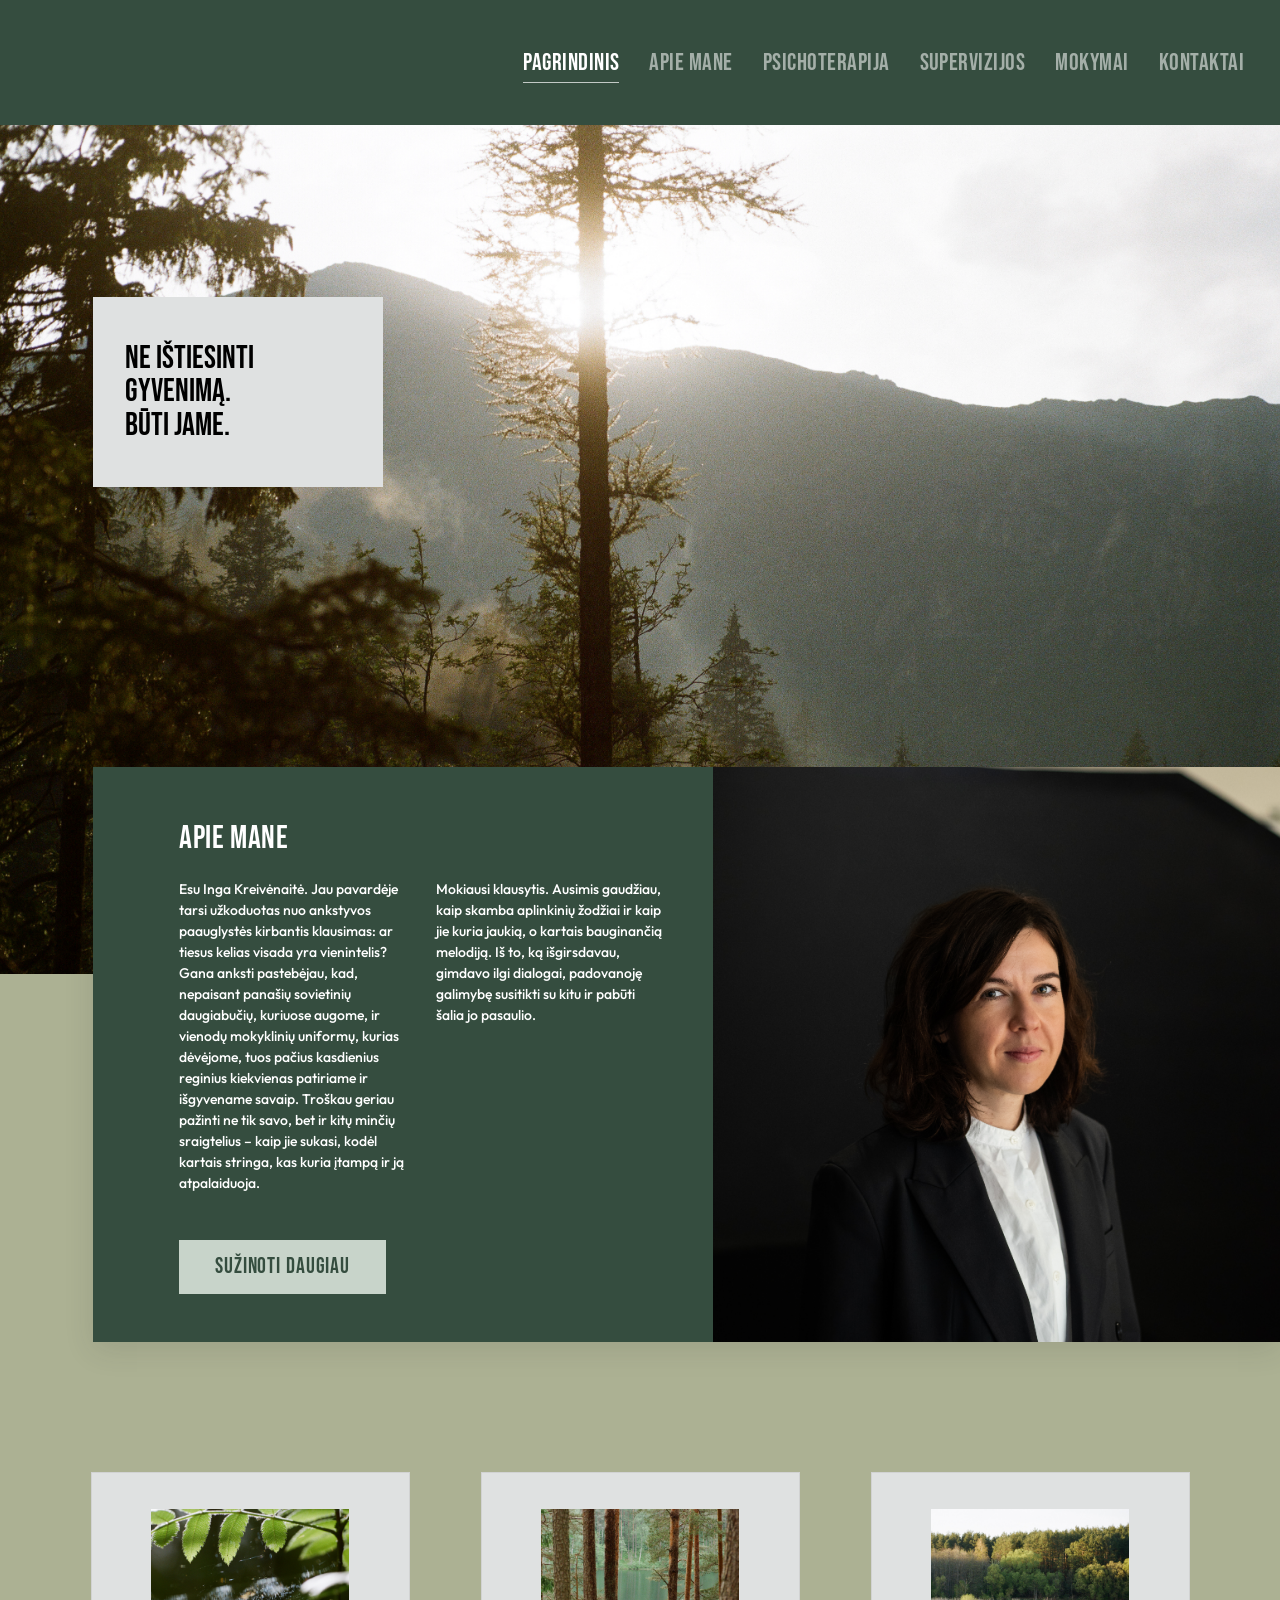
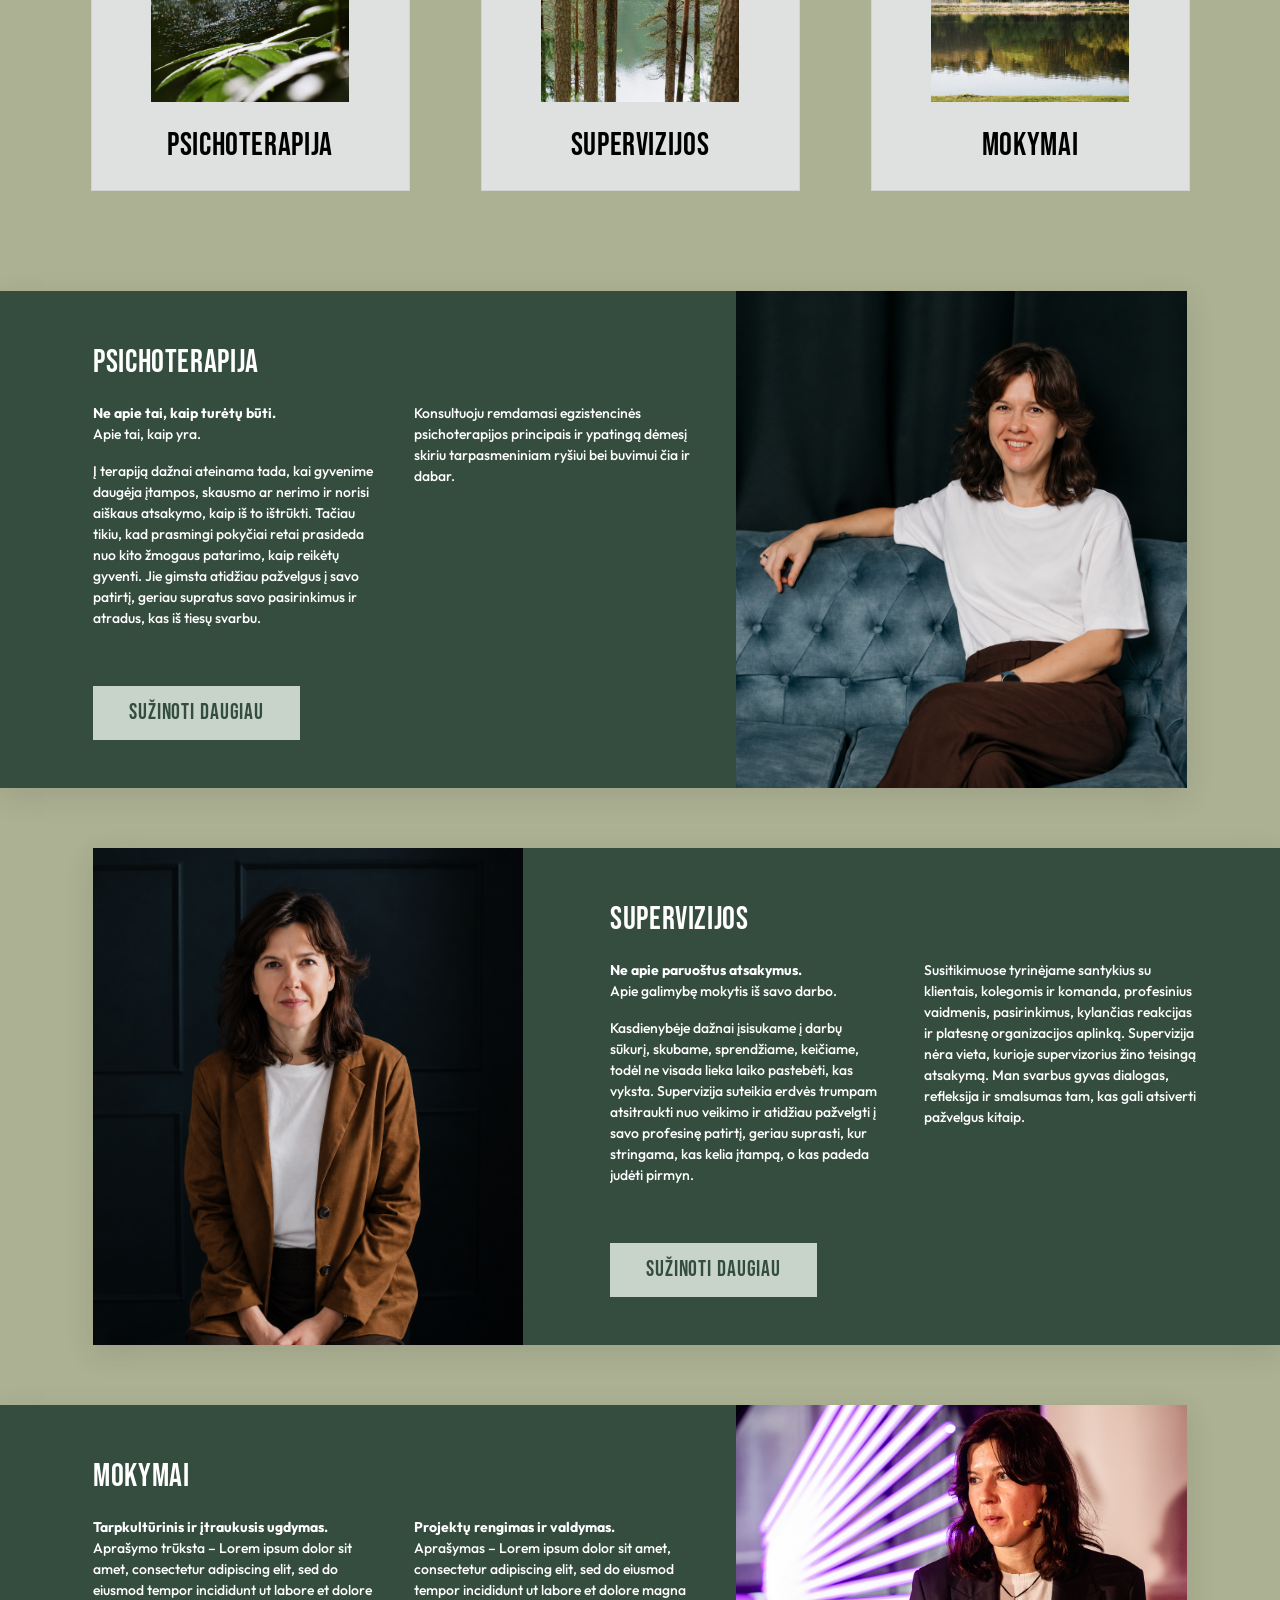
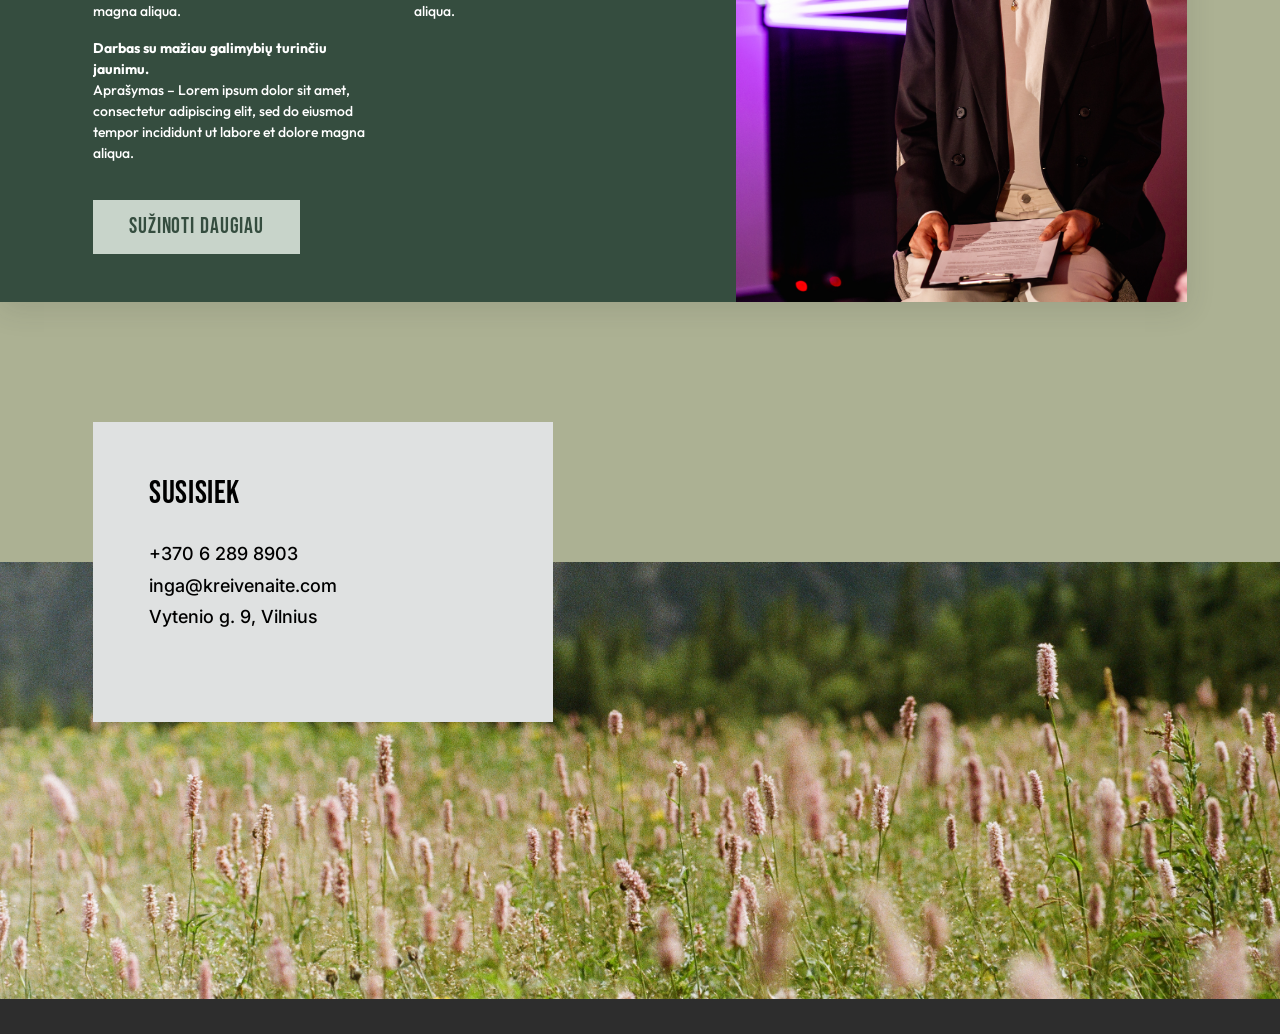
==== commit 0980c59a: "v5" ====
--- a/index.html
+++ b/index.html
@@ -164,7 +164,7 @@
       <ul class="contact-list">
         <li><a href="tel:+37062898903">+370 6 289 8903</a></li>
         <li><a href="mailto:inga@kreivenaite.com">inga@kreivenaite.com</a></li>
-        <li>Naujamiestis, Vilnius</li>
+        <li>Vytenio g. 9, Vilnius</li>
       </ul>
     </div>
     <div class="site-footer__image">
--- a/css/style.css
+++ b/css/style.css
@@ -184,12 +184,12 @@
   position: absolute;
   left: var(--content-align);
   top: 172px;
-  width: 403px;
-  height: 316px;
+  width: 290px;
+  height: 190px;
   background-color: var(--color-grey-light);
   display: flex;
   align-items: center;
-  padding: 0 52px;
+  padding: 0 32px;
 }
 .hero__title {
   font-family: var(--font-head);
@@ -197,9 +197,9 @@
   color: var(--color-text-dark);
   margin: 0;
   line-height: 1.05;
-  font-size: 40px;
-}
-.hero__title-emphasis { font-size: 48px; }
+  font-size: 32px;
+}
+.hero__title-emphasis { font-size: 32px; }
 
 /* ---------- About (Apie mane) ----------
    Pattern A: gap on LEFT, container flush RIGHT */
@@ -585,6 +585,9 @@
   z-index: 2;
   box-shadow: 0 8px 28px rgba(45, 45, 45, 0.12);
 }
+.bio-block__img--down-5 {
+  object-position: center 55%;
+}
 /* Green frame behind image — original corner offsets */
 .bio-block__image::before {
   content: "";
@@ -675,9 +678,9 @@
   .primary-nav a { font-size: 20px; }
 
   .hero { height: 620px; }
-  .hero__overlay { left: 48px; top: 120px; width: 320px; height: 250px; padding: 0 36px; }
-  .hero__title { font-size: 32px; }
-  .hero__title-emphasis { font-size: 38px; }
+  .hero__overlay { left: 48px; top: 120px; width: 260px; height: 170px; padding: 0 28px; }
+  .hero__title { font-size: 28px; }
+  .hero__title-emphasis { font-size: 28px; }
 
   .about { margin-top: -140px; }
   .about__inner {
@@ -689,8 +692,14 @@
   }
   .about__text { flex: none; width: 100%; padding: 48px 32px; }
   .about__body { column-count: 1; }
-  .about__photo { flex: none; width: 100%; height: 420px; }
-  .about__photo img { inset: 0; height: 100%; top: auto; }
+  .about__photo { flex: none; width: 100%; height: 480px; }
+  .about__photo img {
+    inset: 0;
+    height: 100%;
+    top: auto;
+    object-fit: cover;
+    object-position: center 65%;
+  }
 
   .service-cards__inner { flex-wrap: wrap; gap: 32px; padding: 0 32px; }
   .service-card { width: 100%; max-width: 319px; height: 319px; margin: 0 auto; }
@@ -719,12 +728,23 @@
     flex: none;
     max-width: none;
     min-width: 0;
-    height: 320px;
+    height: 400px;
     width: 100%;
   }
+  .service-detail__photo img,
   .service-detail--image-left .service-detail__photo img {
     top: 0;
     height: 100%;
+    object-fit: cover;
+  }
+  #psichoterapija .service-detail__photo img {
+    object-position: center 35%;
+  }
+  #supervizijos .service-detail__photo img {
+    object-position: center 24%;
+  }
+  #mokymai .service-detail__photo img {
+    object-position: center 35%;
   }
 
   .site-footer { height: auto; margin-top: 80px; }
@@ -762,6 +782,9 @@
   .bio-block--image-left .bio-block__text {
     grid-column: 1;
   }
+  /* Always text then image on mobile, even for image-left blocks */
+  .bio-block--image-left .bio-block__text { order: 1; }
+  .bio-block--image-left .bio-block__image { order: 2; }
   .bio-block__text { width: 100%; }
   .bio-block__image { width: 100%; height: 480px; }
   .qualifications {
@@ -795,9 +818,9 @@
   .primary-nav a { font-size: 22px; }
 
   .hero { height: 460px; }
-  .hero__overlay { left: 24px; right: 24px; top: 80px; width: auto; height: 200px; padding: 0 28px; }
-  .hero__title { font-size: 26px; }
-  .hero__title-emphasis { font-size: 30px; }
+  .hero__overlay { left: 24px; top: 80px; width: 220px; height: 140px; padding: 0 22px; }
+  .hero__title { font-size: 24px; }
+  .hero__title-emphasis { font-size: 24px; }
 
   .about { margin-top: -80px; }
   .about__inner {
@@ -805,7 +828,8 @@
     width: calc(100% - 16px);
   }
   .about__text { padding: 36px 24px; }
-  .about__photo { height: 340px; }
+  .about__photo { height: 400px; }
+  .about__photo img { object-position: center 65%; }
 
   .service-cards { padding-top: 60px; }
   .service-cards__inner { padding: 0 16px; gap: 24px; }
@@ -817,6 +841,10 @@
   .service-detail--image-left .service-detail__content {
     padding: 36px 24px;
   }
+  .service-detail__photo,
+  .service-detail--image-left .service-detail__photo {
+    height: 360px;
+  }
   .site-footer__overlay { padding: 36px 24px; }
 
   /* Content page */
@@ -838,6 +866,8 @@
   .bio-block--image-left .bio-block__text {
     grid-column: 1;
   }
+  .bio-block--image-left .bio-block__text { order: 1; }
+  .bio-block--image-left .bio-block__image { order: 2; }
   .bio-block__text { width: 100%; }
   .bio-block__image { width: 100%; height: 420px; }
   .qualifications {
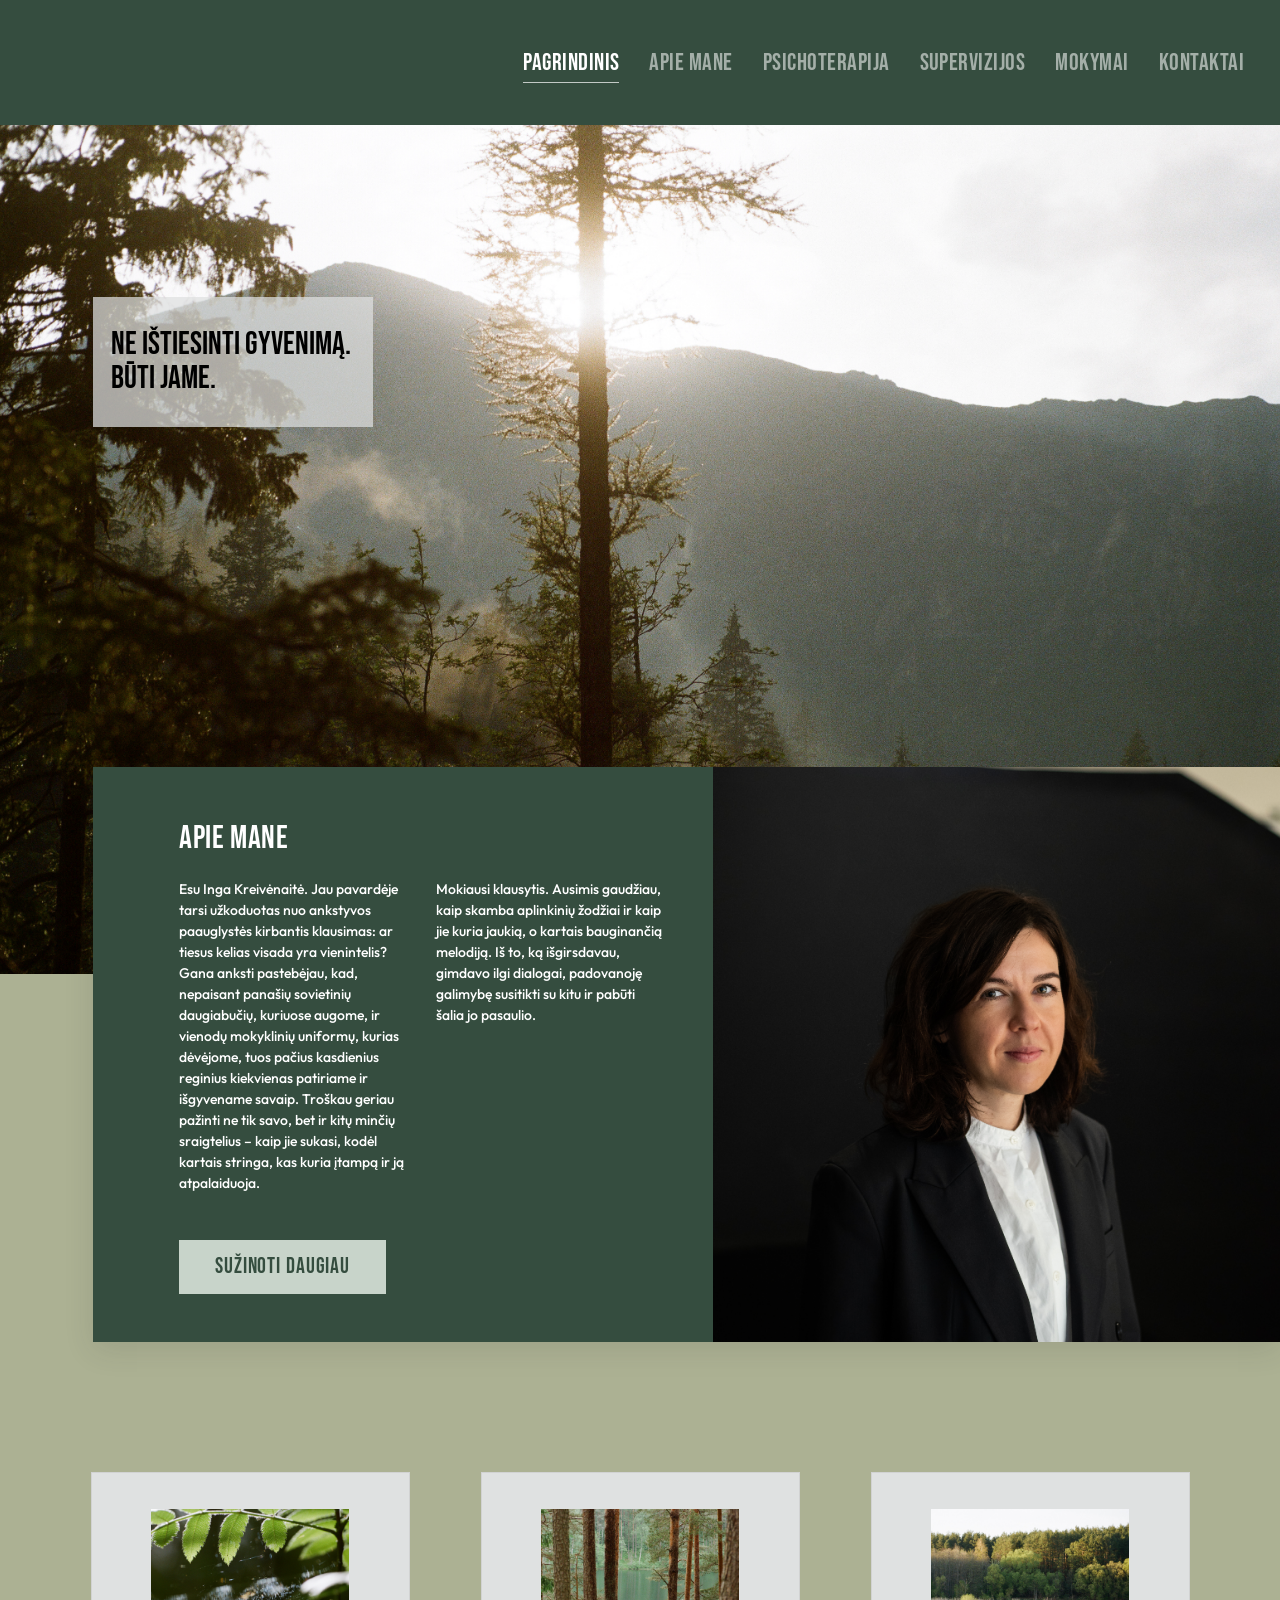
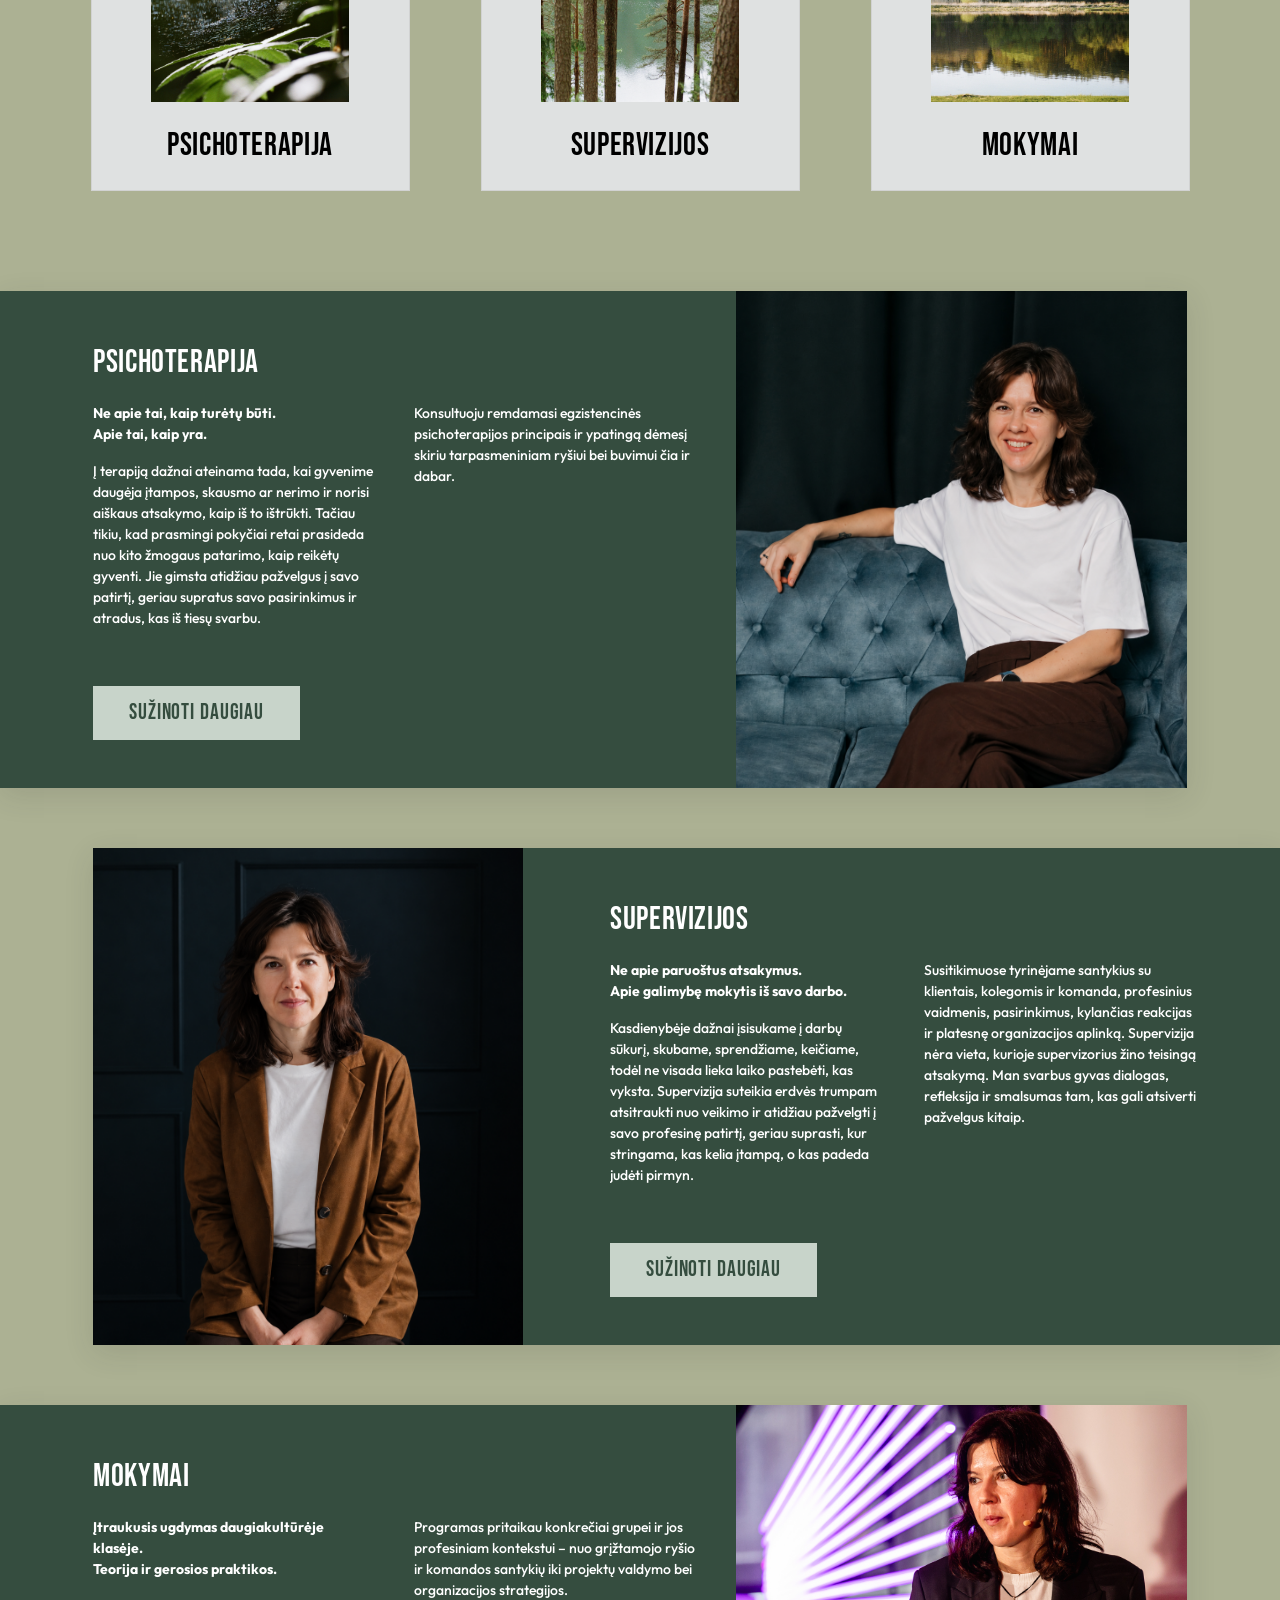
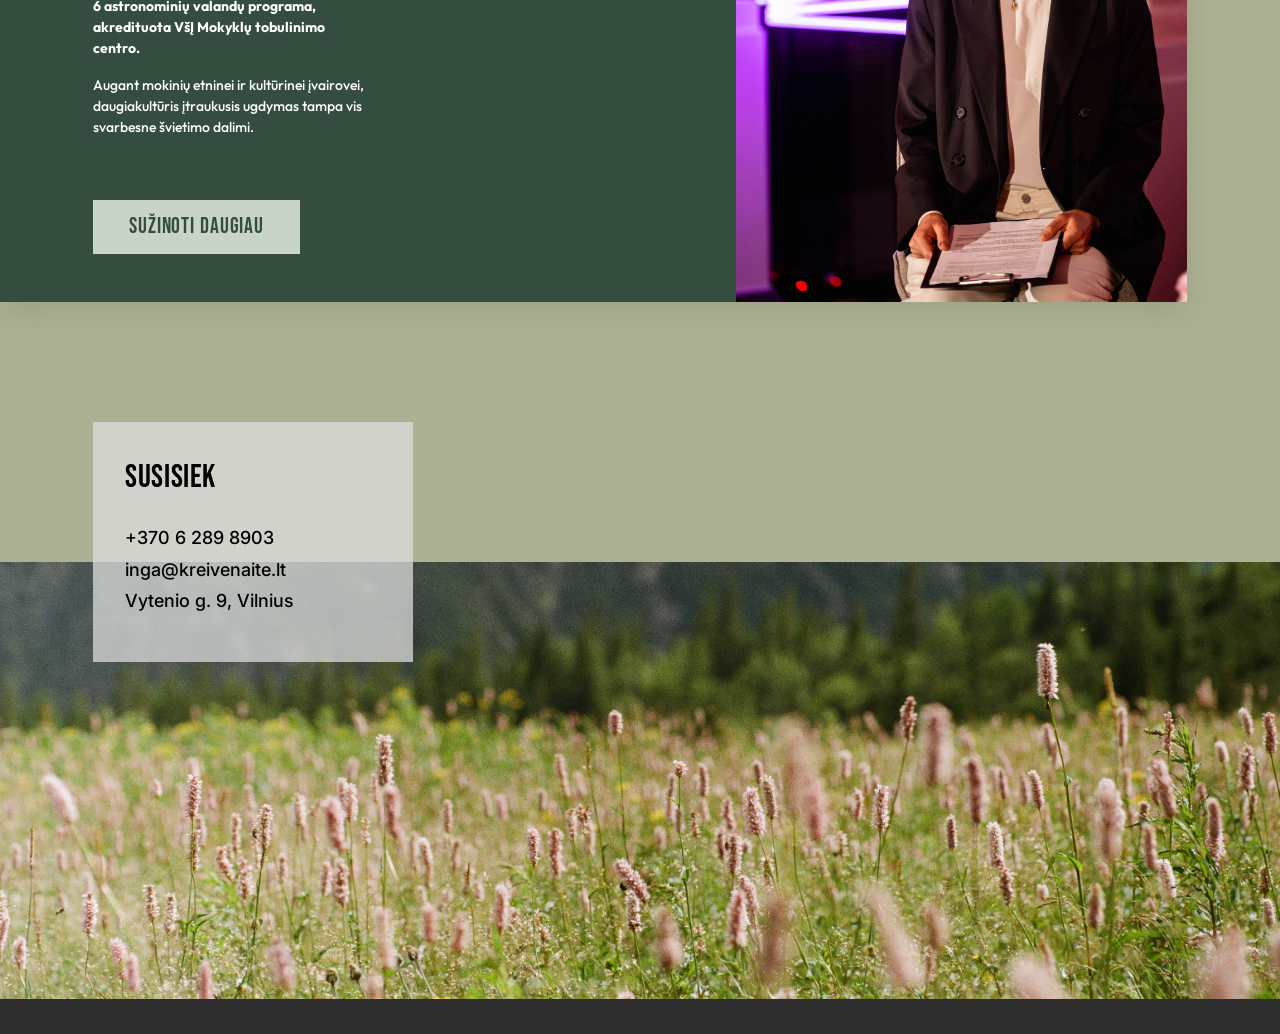
==== commit b1d5328b: "v6" ====
--- a/index.html
+++ b/index.html
@@ -31,7 +31,7 @@
           <li><a href="psichoterapija.html">PSICHOTERAPIJA</a></li>
           <li><a href="supervizijos.html">SUPERVIZIJOS</a></li>
           <li><a href="mokymai.html">MOKYMAI</a></li>
-          <li><a href="#kontaktai">KONTAKTAI</a></li>
+          <li><a href="kontaktai.html">KONTAKTAI</a></li>
         </ul>
       </nav>
     </div>
@@ -44,7 +44,7 @@
     <div class="hero__image" style="background-image: url('assets/images/hero-forest.png');"></div>
     <div class="hero__overlay">
       <h1 class="hero__title">
-        Ne ištiesinti gyvenimą.<br />
+        <span class="hero__title-line">Ne ištiesinti gyvenimą.</span><br />
         <span class="hero__title-emphasis">Būti jame.</span>
       </h1>
     </div>
@@ -103,7 +103,7 @@
       <div class="service-detail__content">
         <h2 class="section-title section-title--light">PSICHOTERAPIJA</h2>
         <div class="service-detail__body">
-          <p><strong>Ne apie tai, kaip turėtų būti.</strong><br />Apie tai, kaip yra.</p>
+          <p><strong>Ne apie tai, kaip turėtų būti.<br />Apie tai, kaip yra.</strong></p>
           <p>Į terapiją dažnai ateinama tada, kai gyvenime daugėja įtampos, skausmo ar nerimo ir norisi aiškaus atsakymo, kaip iš to ištrūkti. Tačiau tikiu, kad prasmingi pokyčiai retai prasideda nuo kito žmogaus patarimo, kaip reikėtų gyventi. Jie gimsta atidžiau pažvelgus į savo patirtį, geriau supratus savo pasirinkimus ir atradus, kas iš tiesų svarbu.</p>
           <p>Konsultuoju remdamasi egzistencinės psichoterapijos principais ir ypatingą dėmesį skiriu tarpasmeniniam ryšiui bei buvimui čia ir dabar.</p>
         </div>
@@ -123,7 +123,7 @@
       <div class="service-detail__content">
         <h2 class="section-title section-title--light">SUPERVIZIJOS</h2>
         <div class="service-detail__body">
-          <p><strong>Ne apie paruoštus atsakymus.</strong><br />Apie galimybę mokytis iš savo darbo.</p>
+          <p><strong>Ne apie paruoštus atsakymus.<br />Apie galimybę mokytis iš savo darbo.</strong></p>
           <p>Kasdienybėje dažnai įsisukame į darbų sūkurį, skubame, sprendžiame, keičiame, todėl ne visada lieka laiko pastebėti, kas vyksta. Supervizija suteikia erdvės trumpam atsitraukti nuo veikimo ir atidžiau pažvelgti į savo profesinę patirtį, geriau suprasti, kur stringama, kas kelia įtampą, o kas padeda judėti pirmyn.</p>
           <p>Susitikimuose tyrinėjame santykius su klientais, kolegomis ir komanda, profesinius vaidmenis, pasirinkimus, kylančias reakcijas ir platesnę organizacijos aplinką. Supervizija nėra vieta, kurioje supervizorius žino teisingą atsakymą. Man svarbus gyvas dialogas, refleksija ir smalsumas tam, kas gali atsiverti pažvelgus kitaip.</p>
         </div>
@@ -143,9 +143,10 @@
       <div class="service-detail__content">
         <h2 class="section-title section-title--light">MOKYMAI</h2>
         <div class="service-detail__body">
-          <p><strong>Tarpkultūrinis ir įtraukusis ugdymas.</strong><br />Aprašymo trūksta – Lorem ipsum dolor sit amet, consectetur adipiscing elit, sed do eiusmod tempor incididunt ut labore et dolore magna aliqua.</p>
-          <p><strong>Darbas su mažiau galimybių turinčiu jaunimu.</strong><br />Aprašymas – Lorem ipsum dolor sit amet, consectetur adipiscing elit, sed do eiusmod tempor incididunt ut labore et dolore magna aliqua.</p>
-          <p><strong>Projektų rengimas ir valdymas.</strong><br />Aprašymas – Lorem ipsum dolor sit amet, consectetur adipiscing elit, sed do eiusmod tempor incididunt ut labore et dolore magna aliqua.</p>
+          <p><strong>Įtraukusis ugdymas daugiakultūrėje klasėje.<br />Teorija ir gerosios praktikos.</strong></p>
+          <p><strong>6 astronominių valandų programa, akredituota VšĮ Mokyklų tobulinimo centro.</strong></p>
+          <p>Augant mokinių etninei ir kultūrinei įvairovei, daugiakultūris įtraukusis ugdymas tampa vis svarbesne švietimo dalimi.</p>
+          <p>Programas pritaikau konkrečiai grupei ir jos profesiniam kontekstui – nuo grįžtamojo ryšio ir komandos santykių iki projektų valdymo bei organizacijos strategijos.</p>
         </div>
         <a href="mokymai.html" class="cta-more">Sužinoti daugiau</a>
       </div>
@@ -163,7 +164,7 @@
       <h2 class="section-title section-title--dark">SUSISIEK</h2>
       <ul class="contact-list">
         <li><a href="tel:+37062898903">+370 6 289 8903</a></li>
-        <li><a href="mailto:inga@kreivenaite.com">inga@kreivenaite.com</a></li>
+        <li><a href="mailto:inga@kreivenaite.lt">inga@kreivenaite.lt</a></li>
         <li>Vytenio g. 9, Vilnius</li>
       </ul>
     </div>
--- a/css/style.css
+++ b/css/style.css
@@ -184,12 +184,12 @@
   position: absolute;
   left: var(--content-align);
   top: 172px;
-  width: 290px;
-  height: 190px;
-  background-color: var(--color-grey-light);
+  width: 280px;
+  height: 130px;
+  background-color: rgba(223, 225, 225, 0.72);
   display: flex;
   align-items: center;
-  padding: 0 32px;
+  padding: 0 18px;
 }
 .hero__title {
   font-family: var(--font-head);
@@ -198,6 +198,9 @@
   margin: 0;
   line-height: 1.05;
   font-size: 32px;
+}
+.hero__title-line {
+  white-space: nowrap;
 }
 .hero__title-emphasis { font-size: 32px; }
 
@@ -429,6 +432,9 @@
   margin: 260px 0 0; /* space after MOKYMAI + room for larger SUSISIEK overhang */
   height: 472px; /* 437 image + 35 bottom bar */
 }
+.site-footer--no-card {
+  margin-top: 80px;
+}
 .site-footer__image {
   position: absolute;
   inset: 0 0 35px 0;
@@ -447,10 +453,10 @@
   position: absolute;
   left: var(--content-align);
   top: -140px;
-  width: 460px;
-  height: 300px;
-  background-color: var(--color-grey-light);
-  padding: 56px 56px 0;
+  width: 320px;
+  height: 240px;
+  background-color: rgba(223, 225, 225, 0.72);
+  padding: 40px 32px 0;
   color: var(--color-text-dark);
   z-index: 2;
   transition: transform 0.25s ease, box-shadow 0.25s ease;
@@ -559,6 +565,14 @@
 .bio-block__text > .bio-block__heading:not(:first-child) {
   margin-top: 26px;
 }
+.bio-block__text p.bio-block__quote {
+  margin-bottom: 8px;
+}
+.bio-block__text p.bio-block__credit {
+  margin: 0;
+  font-weight: 500;
+  line-height: 1.35;
+}
 .bio-block__text ul {
   list-style: disc;
   margin: 0 0 26px;
@@ -654,11 +668,78 @@
 }
 .qualifications--practical .qualifications__list {
   flex: 0 0 var(--bio-col);
+  font-weight: 500;
+}
+.qualifications--practical .qualifications__list strong {
+  font-weight: 700;
 }
 .qualifications--practical .qualifications__decor {
   width: 220px;
   max-width: 220px;
   margin-left: 0;
+}
+
+/* ---------- Kontaktai page ---------- */
+.contact-page__list {
+  list-style: none;
+  margin: 0 0 32px;
+  padding: 0;
+  font-size: 15px;
+  line-height: 26px;
+  font-weight: 500;
+  color: var(--color-green-dark);
+}
+.contact-page__list li { margin: 0 0 8px; }
+.contact-page__list a {
+  color: inherit;
+  text-decoration: underline;
+  text-underline-offset: 2px;
+}
+
+.contact-form {
+  display: flex;
+  flex-direction: column;
+  gap: 20px;
+  color: var(--color-green-dark);
+}
+.contact-form__field {
+  display: flex;
+  flex-direction: column;
+  gap: 8px;
+  font-size: 15px;
+  font-weight: 600;
+  line-height: 1.4;
+}
+.contact-form__field input,
+.contact-form__field textarea {
+  width: 100%;
+  margin: 0;
+  padding: 14px 16px;
+  border: 1px solid rgba(53, 77, 63, 0.35);
+  border-radius: 0;
+  background-color: rgba(223, 225, 225, 0.72);
+  color: var(--color-text-dark);
+  font-family: var(--font-body);
+  font-size: 15px;
+  font-weight: 500;
+  line-height: 1.4;
+  outline: none;
+  transition: border-color 0.2s ease, background-color 0.2s ease;
+  resize: vertical;
+}
+.contact-form__field input:focus,
+.contact-form__field textarea:focus {
+  border-color: var(--color-green-dark);
+  background-color: rgba(223, 225, 225, 0.92);
+}
+.contact-form__field textarea {
+  min-height: 140px;
+}
+.contact-form__submit {
+  align-self: flex-start;
+  margin-top: 8px;
+  cursor: pointer;
+  border: none;
 }
 
 /* =================================================================
@@ -678,7 +759,7 @@
   .primary-nav a { font-size: 20px; }
 
   .hero { height: 620px; }
-  .hero__overlay { left: 48px; top: 120px; width: 260px; height: 170px; padding: 0 28px; }
+  .hero__overlay { left: 48px; top: 120px; width: 255px; height: 120px; padding: 0 16px; }
   .hero__title { font-size: 28px; }
   .hero__title-emphasis { font-size: 28px; }
 
@@ -818,7 +899,7 @@
   .primary-nav a { font-size: 22px; }
 
   .hero { height: 460px; }
-  .hero__overlay { left: 24px; top: 80px; width: 220px; height: 140px; padding: 0 22px; }
+  .hero__overlay { left: 24px; top: 80px; width: 215px; height: 100px; padding: 0 14px; }
   .hero__title { font-size: 24px; }
   .hero__title-emphasis { font-size: 24px; }
 
